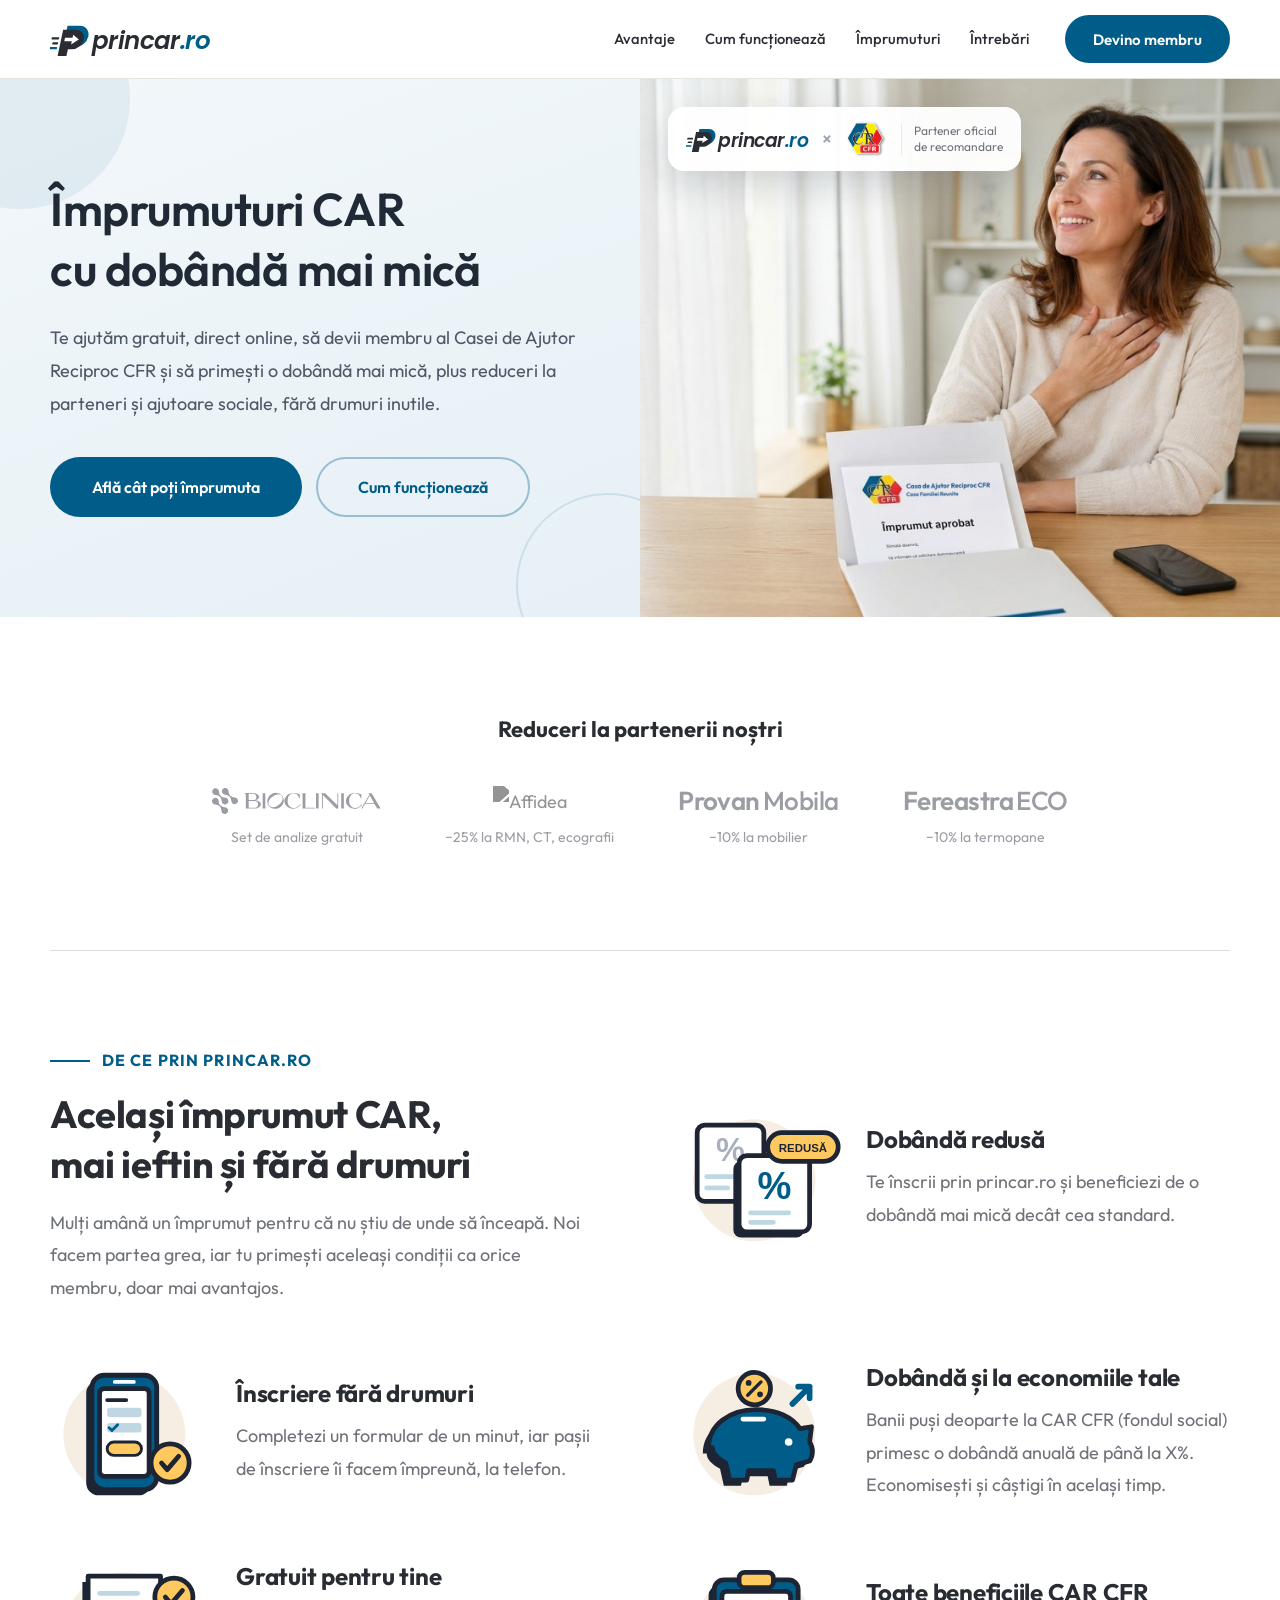
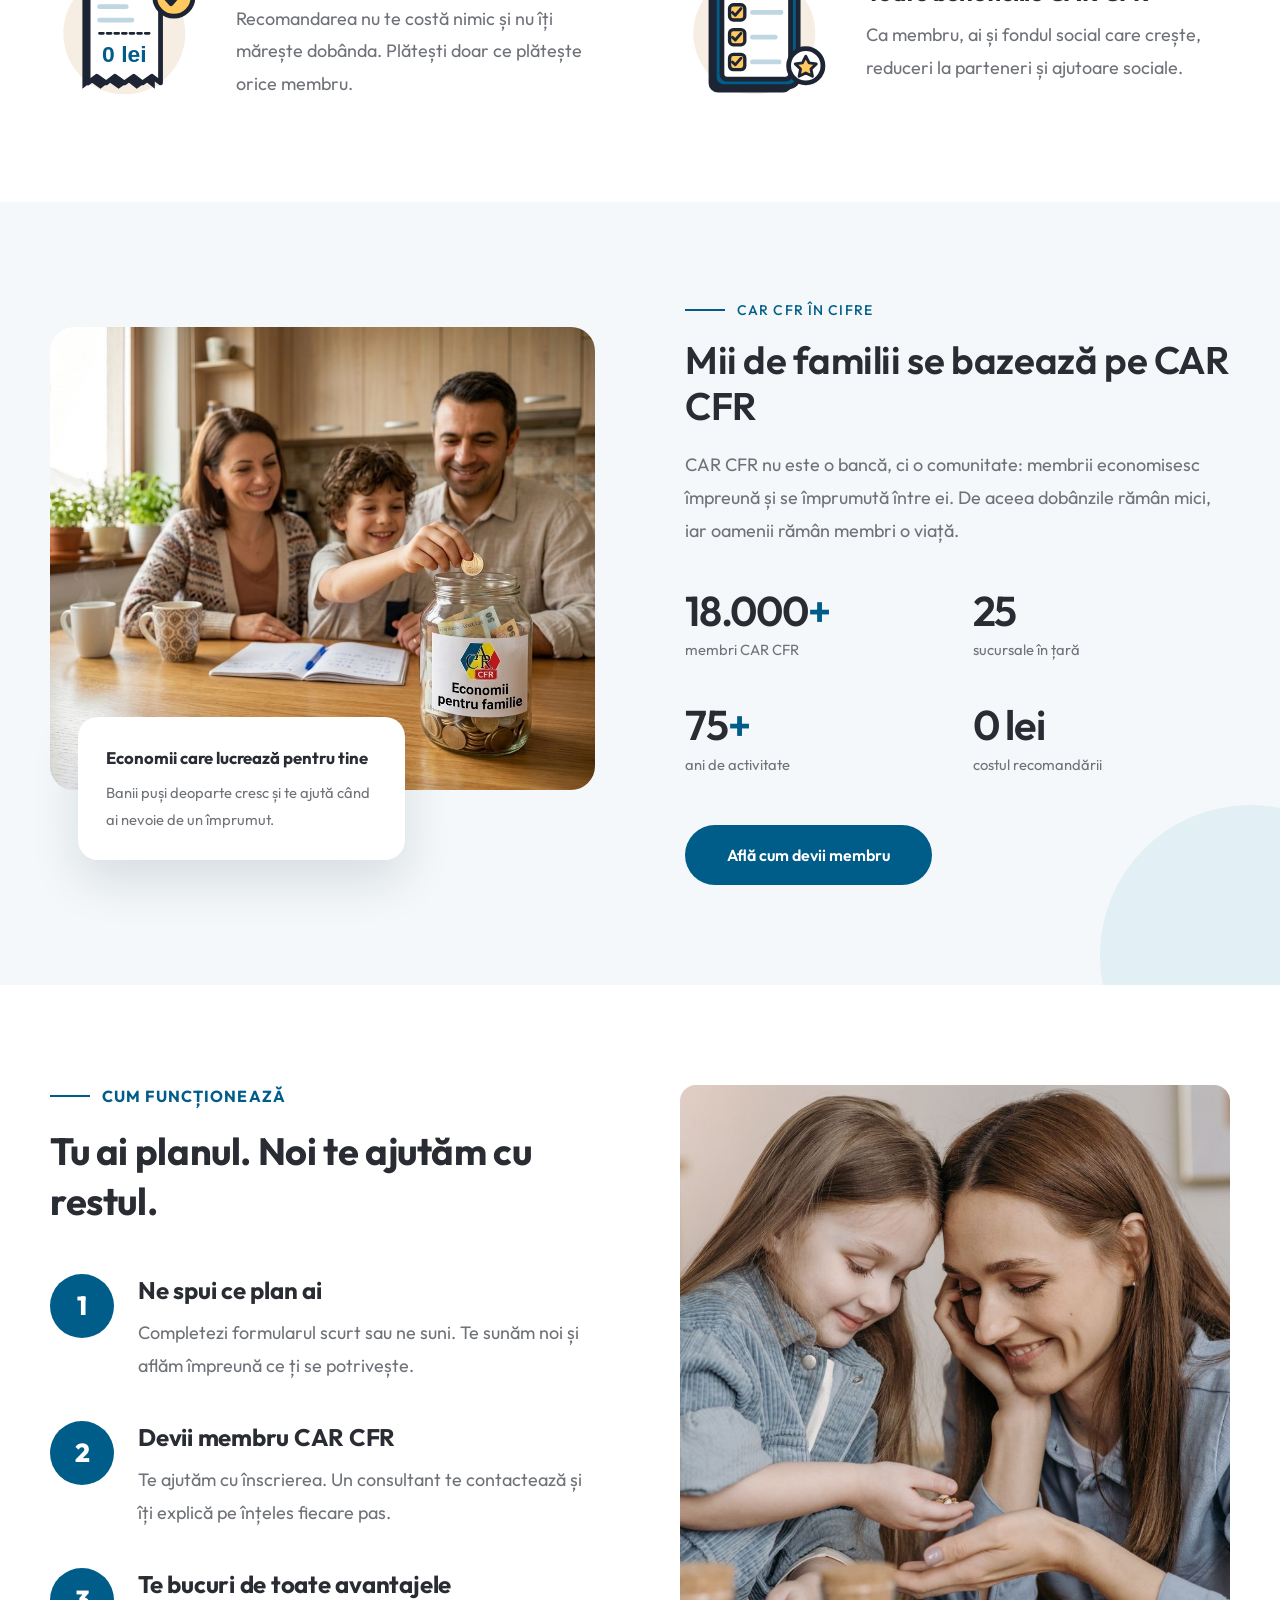
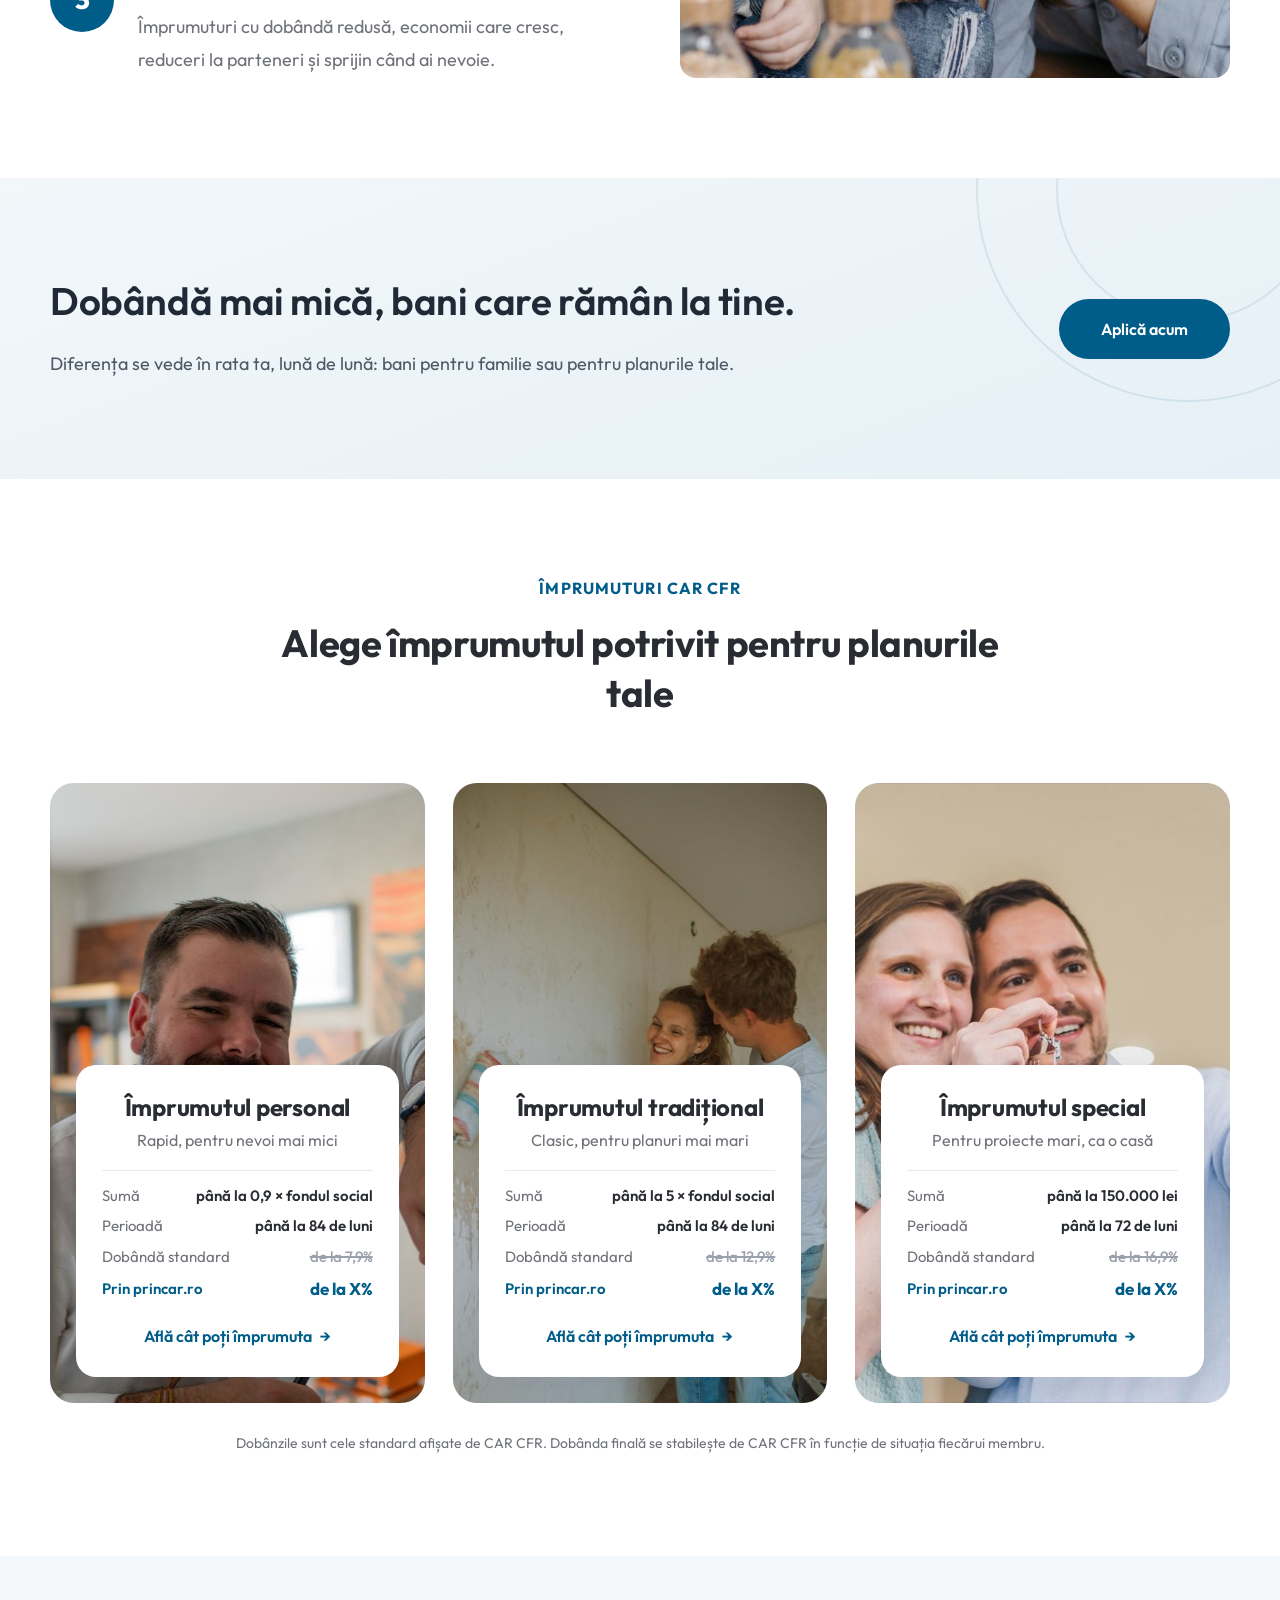
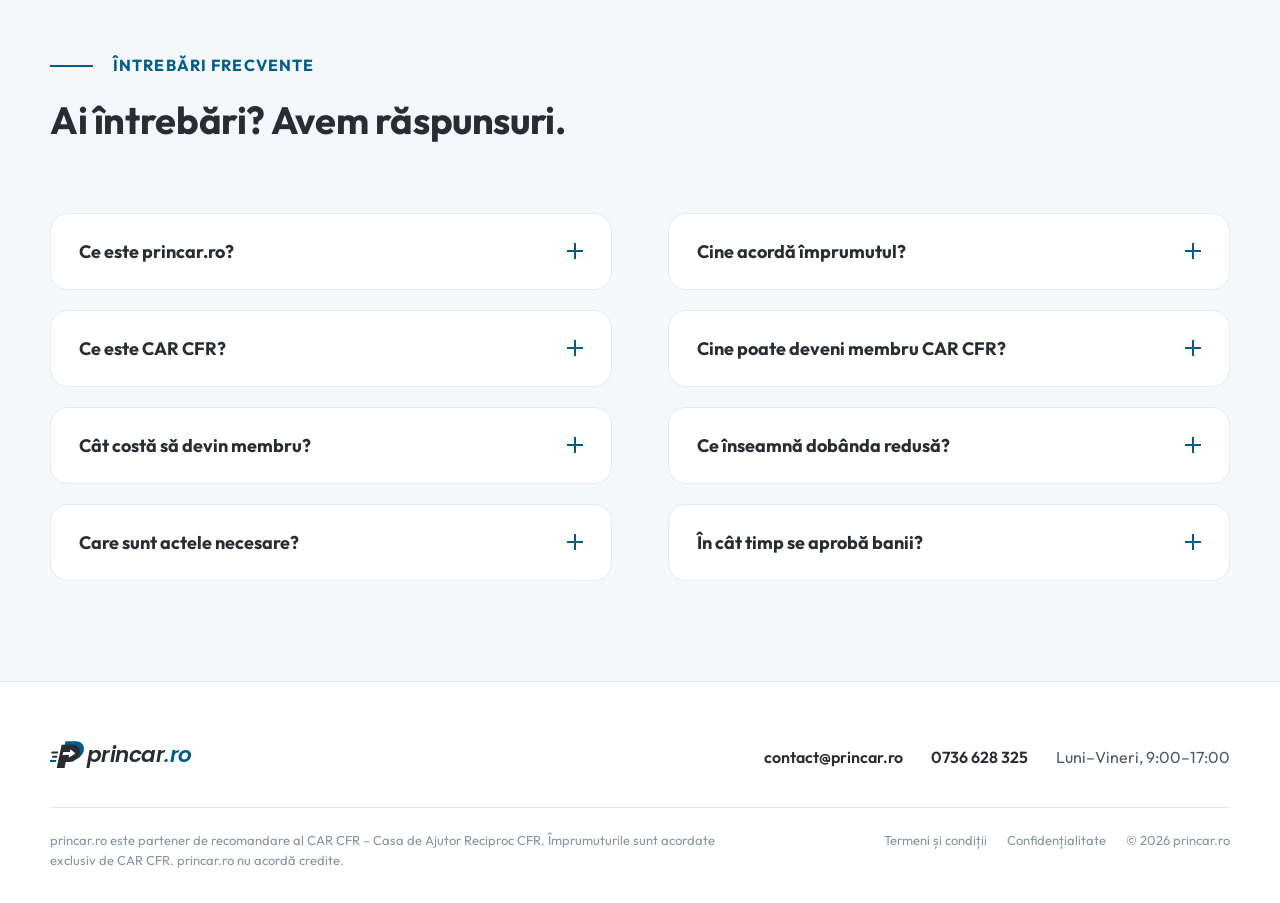
==== index.html @ 766e3902 "princar.ro: prima versiune a site-ului (one-page, responsive) Co-Authored-By: Claude Opus 5.5 <norep" ====
<!doctype html>
<html lang="ro">
<head>
<meta charset="utf-8">
<meta name="viewport" content="width=device-width, initial-scale=1">
<meta name="robots" content="noindex, nofollow">
<title>PrinCAR · împrumut avantajos prin CAR CFR</title>
<meta name="description" content="Împrumuturi CAR CFR cu dobândă redusă. Te ajutăm gratuit să devii membru.">
<link rel="preconnect" href="https://fonts.googleapis.com">
<link href="https://fonts.googleapis.com/css2?family=Outfit:wght@400;500;600;700&family=Inter:wght@400;500;600;700&family=Poppins:wght@500;600&display=swap" rel="stylesheet">
<link rel="stylesheet" href="v2.css?v=56">
<script src="app.js?v=72"></script>
</head>
<body>

<header class="top">
  <div class="wrap">
    <a href="index.html" class="logo" aria-label="princar.ro, acasă"><svg class="brand" viewBox="10 14 820 172" role="img" aria-label="princar.ro"><g transform="translate(34 22) scale(1.12) skewX(-12)">
    <rect x="0" y="62" width="34" height="10" rx="3" fill="#292C32"/>
    <rect x="8" y="84" width="26" height="10" rx="3" fill="#292C32"/>
    <rect x="-2" y="106" width="36" height="10" rx="3" fill="#005D89"/>
    <path d="M60 10H116A48 48 0 0 1 116 106H60Z" fill="#005D89"/>
    <path d="M44 28H102A44 44 0 0 1 102 116H84V160H44Z" fill="#292C32"/>
    <path d="M60 64H94V50L124 72 94 94V80H60Z" fill="#fff"/>
  </g><text x="222" y="150" font-family="Poppins, Inter, sans-serif" font-style="italic" font-weight="600" font-size="124" letter-spacing="-3" fill="#292C32">princar<tspan fill="#005D89">.ro</tspan></text></svg></a>
    <nav class="nav">
      <a href="#avantaje">Avantaje</a>
      <a href="#cum-functioneaza">Cum funcționează</a>
      <a href="#imprumuturi">Împrumuturi</a>
      <a href="#intrebari">Întrebări</a>
    </nav>
    <button type="button" class="btn btn-navy btn-sm" data-lead>Devino membru</button>
    <button class="menu-btn" aria-label="Meniu">☰</button>
  </div>
</header>

<!-- 1. Hero împărțit: text pe bleumarin + poză -->
<section class="hero2">
  <div class="hero2-text">
    <div>
      <h1><span class="ln">Împrumuturi CAR</span> <span class="ln">cu dobândă mai mică</span></h1>
      <p class="lead">Te ajutăm gratuit, direct online, să devii membru al Casei de Ajutor Reciproc CFR și să primești o dobândă mai mică, plus reduceri la parteneri și ajutoare sociale, fără drumuri inutile.</p>
      <div class="acts">
        <button type="button" class="btn btn-white" data-lead>Află cât poți împrumuta</button>
        <a href="#cum-functioneaza" class="btn btn-line">Cum funcționează</a>
      </div>
    </div>
  </div>
  <div class="hero2-photo" role="img" aria-label="Femeie bucuroasă care a primit scrisoarea de aprobare a împrumutului CAR CFR">
    <div class="partner-badge"><svg class="pb-logo" viewBox="10 14 820 172" role="img" aria-label="princar.ro"><g transform="translate(34 22) scale(1.12) skewX(-12)">
    <rect x="0" y="62" width="34" height="10" rx="3" fill="#292C32"/>
    <rect x="8" y="84" width="26" height="10" rx="3" fill="#292C32"/>
    <rect x="-2" y="106" width="36" height="10" rx="3" fill="#005D89"/>
    <path d="M60 10H116A48 48 0 0 1 116 106H60Z" fill="#005D89"/>
    <path d="M44 28H102A44 44 0 0 1 102 116H84V160H44Z" fill="#292C32"/>
    <path d="M60 64H94V50L124 72 94 94V80H60Z" fill="#fff"/>
  </g><text x="222" y="150" font-family="Poppins, Inter, sans-serif" font-style="italic" font-weight="600" font-size="124" letter-spacing="-3" fill="#292C32">princar<tspan fill="#005D89">.ro</tspan></text></svg><span class="pb-x">×</span><img src="img/sigla-carcfr.png" alt="CAR CFR" width="465" height="416"><span class="pb-txt">Partener oficial<br>de recomandare</span></div>
  </div>
</section>

<!-- 2. Parteneri -->
<section class="partners">
  <div class="wrap">
    <h2>Reduceri la partenerii noștri</h2>
    <div class="row">
      <span><i class="pl"><svg class="pl-bio" xmlns="http://www.w3.org/2000/svg" xml:space="preserve" viewBox="0 0 1037.9 160" role="img" aria-label="Bioclinica"><path fill="currentColor" d="M289.4 82.9a49 49 0 0 0-26-6.9h3.1c6.3-1.8 11.7-4.7 16.3-8.5s6.9-8 6.9-12.4c0-6.5-3.8-12.1-11.4-16.7a49 49 0 0 0-26-6.9H200c.6.7 1.7 1.7 3.2 2.9s2.7 2.4 3.6 3.4 1.4 2 1.4 2.9v85.9h56.2a41 41 0 0 0 25-7.9q11.4-7.95 11.4-19.2v-.1c0-6.3-3.8-11.9-11.4-16.5m-63.6-47.5h22.8c16.2 0 24.4 6.7 24.4 20.1 0 7.7-1.8 12.8-5.2 15.2a28.9 28.9 0 0 1-16.1 3.6l-25.8.1zm32.9 86.5h-32.8V80.5h32.8c16.1 0 25.2 6 25.3 19.2-.1 15.1-9.2 22.2-25.3 22.2m69.1-90.3v95.2h-16V31.6zm70-1.4c13.9 1 25.1 6.7 33.5 17.1s11.7 22.3 9.9 35.8c-1.9 13.6-8.3 24.7-19.4 33.5s-23.5 12.7-37.3 11.6c-13.8-1-25-6.7-33.5-17.1-8.5-10.2-11.9-22.1-10-35.6s8.3-24.7 19.4-33.6a51.1 51.1 0 0 1 37.4-11.7m-18.9 88.2c10.4-1.1 21.1-6.1 32.2-14.9s18.3-18.3 21.6-28.5 2-19.2-4.1-26.9a23.4 23.4 0 0 0-15.3-8.6 40 40 0 0 0-19.5 2.5c-6.9 2.5-14.3 6.5-22.2 11.9-11.5 7.8-19 17.1-22.4 27.8s-1.9 19.9 4.4 27.4a28 28 0 0 0 25.3 9.3m86.5-38.8c0 13.1 3.4 23.6 10.1 31.6s15.2 12 25.4 12a45.5 45.5 0 0 0 27.8-9.8 84.5 84.5 0 0 0 16-15.4v7.3c-2.6 2.8-4.5 4.7-5.6 5.7q-19.35 17.55-38.4 17.4a57.4 57.4 0 0 1-39.3-14.3 44.9 44.9 0 0 1-12.3-51.2c2.4-5.7 5.7-11 10.1-15.9s10.2-9 17.5-12.1a61.6 61.6 0 0 1 24.3-4.7c7.1-.2 13.4.4 18.9 1.6 5.5 1.3 12.2 3.4 20.1 6.4l.7 30.7c-1.5-1.9-3.4-5.2-5.5-9.9s-4.5-9-7-13.1c-2.5-4-5.5-7-9-8.8-7.2-4-14-5.6-20.5-4.8a35 35 0 0 0-29.1 23.5 68 68 0 0 0-4.2 23.8m166.8 41.6v5.6h-74.9V31.6H575v89.6zm24-89.6v95.2h-16V31.6zm108.1 95.2-81.6-83.1v83h-5.4v-89l-6.5-6.1h25.6l75.1 75.1V31.6h5v95.2zm47-95.2v95.2h-16V31.6zm32.8 48c0 13.1 3.3 23.6 10.1 31.6s15.2 12 25.4 12a45.5 45.5 0 0 0 27.8-9.8 84.5 84.5 0 0 0 16-15.4v7.3c-2.6 2.8-4.5 4.7-5.6 5.7-12.9 11.7-25.7 17.5-38.3 17.4a57.4 57.4 0 0 1-39.3-14.3 44.9 44.9 0 0 1-12.3-51.2c2.3-5.7 5.7-10.9 10.1-15.9s10.2-9 17.5-12.1a61.6 61.6 0 0 1 24.3-4.7c7.1-.2 13.4.4 18.9 1.6 5.5 1.3 12.2 3.4 20.1 6.4l.7 30.7c-1.5-1.9-3.4-5.2-5.5-9.9s-4.5-9-7-13.1c-2.5-4-5.5-7-9-8.8-7.2-4-14-5.6-20.5-4.8a35 35 0 0 0-29.1 23.5 63.7 63.7 0 0 0-4.3 23.8m156.4 18.2h-58.6l-16.7 29H919l50.3-87.3-9-7.9h22.2l55.3 95.1h-21.1zm-56.1-4.6H998l-26.7-46.7zm-804.9-35h-.2a37.6 37.6 0 0 1-37.5-37.5v-.2A20.4 20.4 0 0 0 89.1 1.6 20.3 20.3 0 0 0 66.7 6a20.4 20.4 0 0 0-4.4 22.4 20 20 0 0 0 7.5 9.2c3.4 2.3 7.3 3.5 11.4 3.5h.2a37.6 37.6 0 0 1 37.5 37.5v.2a20.4 20.4 0 0 0 24.6 20 20.4 20.4 0 0 0 16.1-16.1c.8-4 .4-8.1-1.1-11.9a20 20 0 0 0-19-12.6m-59.1 1.6h-.2a37.6 37.6 0 0 1-37.5-37.5V22A20.4 20.4 0 0 0 18.1 2 20.4 20.4 0 0 0 3.2 30a20.6 20.6 0 0 0 18.9 12.7h.2a37.6 37.6 0 0 1 37.5 37.5v.2a20.4 20.4 0 0 0 24.6 20c4-.8 7.6-2.8 10.5-5.6s4.8-6.5 5.6-10.5.4-8.1-1.1-11.9a20 20 0 0 0-19-12.6h-.2m-1.4 59.1h-.2a37.6 37.6 0 0 1-37.5-37.5v-.2a20.4 20.4 0 0 0-24.6-20A20.2 20.2 0 0 0 1.6 89.1a20 20 0 0 0 7.5 9.2c3.4 2.3 7.3 3.5 11.4 3.5h.2a37.6 37.6 0 0 1 37.5 37.5v.2a20.4 20.4 0 0 0 24.6 20c4-.8 7.6-2.8 10.5-5.6s4.8-6.5 5.6-10.5.4-8.1-1.2-11.9a20 20 0 0 0-18.9-12.6h-.2"></path></svg></i><small>Set de analize gratuit</small></span>
      <span><i class="pl"><img class="pl-aff" src="https://storage.googleapis.com/afffideaglobal/uploads/logoaffideadark-1770738940324-eba01.webp" alt="Affidea"></i><small>−25% la RMN, CT, ecografii</small></span>
      <span><i class="pl pl-word">Provan<em>Mobila</em></i><small>−10% la mobilier</small></span>
      <span><i class="pl pl-word">Fereastra<em>ECO</em></i><small>−10% la termopane</small></span>
    </div>
  </div>
</section>

<!-- 3. Avantaje -->
<section class="sec adv-sec" id="avantaje">
  <div class="wrap adv2">
    <div class="adv-head">
      <span class="tag">De ce prin princar.ro</span>
      <h2><span class="ln">Același împrumut CAR,</span> <span class="ln">mai ieftin și fără drumuri</span></h2>
      <p class="adv-lead">Mulți amână un împrumut pentru că nu știu de unde să înceapă. Noi facem partea grea, iar tu primești aceleași condiții ca orice membru, doar mai avantajos.</p>
    </div>
    <div class="adv-item"><img src="img/ico-dobanda.svg?v=6" alt="" width="162" height="141" loading="lazy"><div><h3>Dobândă redusă</h3><p>Te înscrii prin princar.ro și beneficiezi de o dobândă mai mică decât cea standard.</p></div></div>
    <div class="adv-item"><img src="img/ico-online.svg?v=5" alt="" width="162" height="141" loading="lazy"><div><h3>Înscriere fără drumuri</h3><p>Completezi un formular de un minut, iar pașii de înscriere îi facem împreună, la telefon.</p></div></div>
    <div class="adv-item"><img src="img/ico-economii.svg?v=5" alt="" width="162" height="141" loading="lazy"><div><h3>Dobândă și la economiile tale</h3><p>Banii puși deoparte la CAR CFR (fondul social) primesc o dobândă anuală de până la X%. Economisești și câștigi în același timp.</p></div></div>
    <div class="adv-item"><img src="img/ico-gratuit.svg?v=5" alt="" width="162" height="141" loading="lazy"><div><h3>Gratuit pentru tine</h3><p>Recomandarea nu te costă nimic și nu îți mărește dobânda. Plătești doar ce plătește orice membru.</p></div></div>
    <div class="adv-item"><img src="img/ico-parteneri.svg?v=6" alt="" width="162" height="141" loading="lazy"><div><h3>Toate beneficiile CAR CFR</h3><p>Ca membru, ai și fondul social care crește, reduceri la parteneri și ajutoare sociale.</p></div></div>
  </div>
</section>

<!-- 4. Cifre -->
<section class="sec sand">
  <div class="wrap nums">
    <div class="nums-photo">
      <img src="img/v2-cifre.jpg?v=3" alt="Familie care pune bani deoparte într-un borcan cu eticheta CAR CFR" width="1200" height="896" loading="lazy">
      <div class="card"><b>Economii care lucrează pentru tine</b><p>Banii puși deoparte cresc și te ajută când ai nevoie de un împrumut.</p></div>
    </div>
    <div class="nums-txt">
      <span class="tag">CAR CFR în cifre</span>
      <h2>Mii de familii se bazează pe CAR CFR</h2>
      <p>CAR CFR nu este o bancă, ci o comunitate: membrii economisesc împreună și se împrumută între ei. De aceea dobânzile rămân mici, iar oamenii rămân membri o viață.</p>
      <div class="stat-grid">
        <div><strong>18.000<i>+</i></strong><span>membri CAR CFR</span></div>
        <div><strong>25</strong><span>sucursale în țară</span></div>
        <div><strong>75<i>+</i></strong><span>ani de activitate</span></div>
        <div><strong>0 lei</strong><span>costul recomandării</span></div>
      </div>
      <button type="button" class="btn btn-navy" data-lead>Află cum devii membru</button>
    </div>
  </div>
</section>

<!-- 5. Cum funcționează -->
<section class="sec" id="cum-functioneaza">
  <div class="wrap steps2">
    <div>
      <span class="tag">Cum funcționează</span>
      <h2>Tu ai planul. Noi te ajutăm cu restul.</h2>
      <ol>
        <li><span>1</span><div><h3>Ne spui ce plan ai</h3><p>Completezi formularul scurt sau ne suni. Te sunăm noi și aflăm împreună ce ți se potrivește.</p></div></li>
        <li><span>2</span><div><h3>Devii membru CAR CFR</h3><p>Te ajutăm cu înscrierea. Un consultant te contactează și îți explică pe înțeles fiecare pas.</p></div></li>
        <li><span>3</span><div><h3>Te bucuri de toate avantajele</h3><p>Împrumuturi cu dobândă redusă, economii care cresc, reduceri la parteneri și sprijin când ai nevoie.</p></div></li>
      </ol>
    </div>
    <div class="ph"><img src="img/v2-pasi2.jpg" alt="Mamă care își învață fetița să pună bani deoparte" width="1400" height="935" loading="lazy"></div>
  </div>
</section>

<!-- 6. Bandă de informații -->
<section class="band info-band">
  <div class="wrap">
    <div>
      <h2>Dobândă mai mică, bani care rămân la tine.</h2>
      <p class="band-ex">Diferența se vede în rata ta, lună de lună: bani pentru familie sau pentru planurile tale.</p>
    </div>
    <div class="acts"><button type="button" class="btn btn-or" id="btn-aplica" data-lead>Aplică acum</button></div>
  </div>
</section>

<!-- 7. Tipuri de împrumut -->
<section class="loans" id="imprumuturi">
  <div class="wrap">
    <div class="loans-head">
      <span class="tag">Împrumuturi CAR CFR</span>
      <h2>Alege împrumutul potrivit pentru planurile tale</h2>
    </div>
    <div class="loans-grid">
      <article class="loan-card">
        <img src="img/imp-personal.jpg" alt="Bărbat zâmbitor, gata pentru un împrumut rapid" loading="lazy">
        <div class="loan-box">
          <h3>Împrumutul personal</h3>
          <p>Rapid, pentru nevoi mai mici</p>
          <ul><li><span>Sumă</span><b>până la 0,9 × fondul social</b></li><li><span>Perioadă</span><b>până la 84 de luni</b></li><li><span>Dobândă standard</span><b class="std">de la 7,9%</b></li><li class="li-pc"><span>Prin princar.ro</span><b class="pc">de la X%</b></li></ul>
          <button type="button" class="more" data-lead>Află cât poți împrumuta</button>
        </div>
      </article>
      <article class="loan-card">
        <img src="img/imp-traditional.jpg" alt="Cuplu care își renovează casa" loading="lazy">
        <div class="loan-box">
          <h3>Împrumutul tradițional</h3>
          <p>Clasic, pentru planuri mai mari</p>
          <ul><li><span>Sumă</span><b>până la 5 × fondul social</b></li><li><span>Perioadă</span><b>până la 84 de luni</b></li><li><span>Dobândă standard</span><b class="std">de la 12,9%</b></li><li class="li-pc"><span>Prin princar.ro</span><b class="pc">de la X%</b></li></ul>
          <button type="button" class="more" data-lead>Află cât poți împrumuta</button>
        </div>
      </article>
      <article class="loan-card">
        <img src="img/imp-special.jpg" alt="Cuplu fericit cu cheile casei noi" loading="lazy">
        <div class="loan-box">
          <h3>Împrumutul special</h3>
          <p>Pentru proiecte mari, ca o casă</p>
          <ul><li><span>Sumă</span><b>până la 150.000 lei</b></li><li><span>Perioadă</span><b>până la 72 de luni</b></li><li><span>Dobândă standard</span><b class="std">de la 16,9%</b></li><li class="li-pc"><span>Prin princar.ro</span><b class="pc">de la X%</b></li></ul>
          <button type="button" class="more" data-lead>Află cât poți împrumuta</button>
        </div>
      </article>
    </div>
    <p class="loans-note">Dobânzile sunt cele standard afișate de CAR CFR. Dobânda finală se stabilește de CAR CFR în funcție de situația fiecărui membru.</p>
  </div>
</section>

<!-- 8. Întrebări frecvente -->
<section class="faq4" id="intrebari">
  <div class="wrap">
    <div class="faq4-head">
      <div>
        <span class="tag">Întrebări frecvente</span>
        <h2>Ai întrebări? Avem răspunsuri.</h2>
      </div>
    </div>
    <div class="faq4-grid">
      <details><summary>Ce este princar.ro?<i aria-hidden="true"></i></summary><p>Un serviciu gratuit care te ajută să devii membru CAR CFR, ca să ai acces la împrumuturi avantajoase și la alte beneficii.</p></details>
      <details><summary>Cine acordă împrumutul?<i aria-hidden="true"></i></summary><p>Împrumutul este acordat exclusiv de CAR CFR, conform statutului propriu. princar.ro nu acordă credite, doar te ajută.</p></details>
      <details><summary>Ce este CAR CFR?<i aria-hidden="true"></i></summary><p>Casa de Ajutor Reciproc CFR, o comunitate cu peste 75 de ani de activitate, în care membrii economisesc și se ajută.</p></details>
      <details><summary>Cine poate deveni membru CAR CFR?<i aria-hidden="true"></i></summary><p>Orice persoană care îndeplinește condițiile din statutul CAR CFR. Consultantul îți confirmă la telefon dacă te încadrezi.</p></details>
      <details><summary>Cât costă să devin membru?<i aria-hidden="true"></i></summary><p>Plătești o taxă de înscriere și un fond social lunar de minimum 30 de lei, plus contribuția la fondul de asistență socială.</p></details>
      <details><summary>Ce înseamnă dobânda redusă?<i aria-hidden="true"></i></summary><p>Prin princar.ro, dobânda la împrumut este mai mică decât cea standard. Valoarea exactă ți-o comunică un consultant.</p></details>
      <details><summary>Care sunt actele necesare?<i aria-hidden="true"></i></summary><p>De obicei, actul de identitate și o dovadă a veniturilor. Lista exactă o primești de la consultant, după împrumutul ales.</p></details>
      <details><summary>În cât timp se aprobă banii?<i aria-hidden="true"></i></summary><p>Durata depinde de tipul împrumutului și de vechimea ta ca membru. Îți spunem exact la telefon, înainte de orice pas.</p></details>
    </div>
  </div>
</section>

<footer class="foot foot2">
  <div class="wrap">
    <div class="f2-top">
      <a href="index.html" class="logo" aria-label="princar.ro, acasă"><svg class="brand" viewBox="10 14 820 172" role="img" aria-label="princar.ro"><g transform="translate(34 22) scale(1.12) skewX(-12)">
    <rect x="0" y="62" width="34" height="10" rx="3" fill="#292C32"/>
    <rect x="8" y="84" width="26" height="10" rx="3" fill="#292C32"/>
    <rect x="-2" y="106" width="36" height="10" rx="3" fill="#005D89"/>
    <path d="M60 10H116A48 48 0 0 1 116 106H60Z" fill="#005D89"/>
    <path d="M44 28H102A44 44 0 0 1 102 116H84V160H44Z" fill="#292C32"/>
    <path d="M60 64H94V50L124 72 94 94V80H60Z" fill="#fff"/>
  </g><text x="222" y="150" font-family="Poppins, Inter, sans-serif" font-style="italic" font-weight="600" font-size="124" letter-spacing="-3" fill="#292C32">princar<tspan fill="#005D89">.ro</tspan></text></svg></a>
      <div class="f2-contact"><a href="mailto:contact@princar.ro">contact@princar.ro</a><a href="tel:+40736628325">0736 628 325</a><span>Luni–Vineri, 9:00–17:00</span></div>
    </div>
    <div class="f2-bottom">
      <p>princar.ro este partener de recomandare al CAR CFR – Casa de Ajutor Reciproc CFR. Împrumuturile sunt acordate exclusiv de CAR CFR. princar.ro nu acordă credite.</p>
      <div class="f2-links"><a href="termeni.html">Termeni și condiții</a><a href="confidentialitate.html">Confidențialitate</a><span>© 2026 princar.ro</span></div>
    </div>
  </div>
</footer>

<dialog class="lead-modal" id="lead" aria-labelledby="lead-title">
  <form class="lead-form" method="dialog" novalidate>
    <button type="button" class="lead-x" aria-label="Închide">×</button>
    <div class="lead-body">
      <h2 id="lead-title">Află cât poți împrumuta</h2>
      <p class="muted">Lasă-ne datele și te sună un consultant. Durează 30 de secunde.</p>
      <label for="l-nume">Nume și prenume</label>
      <input id="l-nume" name="nume" required autocomplete="name" placeholder="Ion Popescu">
      <label for="l-tel">Număr de telefon</label>
      <input id="l-tel" name="telefon" type="tel" required autocomplete="tel" pattern="^(\+4|0)7[0-9 ]{8,10}$" placeholder="0736 628 325">
      <label for="l-suma">Suma dorită <span class="opt">(opțional)</span> <b id="l-suma-out">15.000 lei</b></label>
      <input id="l-suma" name="suma" type="range" min="2000" max="50000" step="500" value="15000">
      <label class="consent"><input type="checkbox" required> Sunt de acord cu prelucrarea datelor conform <a href="confidentialitate.html" target="_blank">Politicii de confidențialitate</a> și am înțeles că princar.ro este partener de recomandare al CAR CFR, iar împrumutul este acordat de CAR CFR.</label>
      <input type="text" name="website" tabindex="-1" autocomplete="off" aria-hidden="true" style="position:absolute;left:-9999px;width:1px;height:1px;opacity:0">
      <p class="lead-err" role="alert"></p>
      <button type="submit" class="btn btn-dark">Vreau să fiu sunat</button>
    </div>
    <div class="lead-ok" hidden>
      <span class="ok-ico" aria-hidden="true"><svg viewBox="0 0 24 24"><path d="M6.5 12.5l3.6 3.6L17.5 8.5" fill="none" stroke="#fff" stroke-width="2.8" stroke-linecap="round" stroke-linejoin="round"/></svg></span>
      <h2>Mulțumim!</h2>
      <p class="muted">Un consultant te va suna în curând ca să te ghideze.</p>
      <button type="button" class="btn btn-white lead-close">Închide</button>
    </div>
  </form>
</dialog>

</body>
</html>
---- v2.css ----
/* princar.ro – varianta 2 (hero împărțit, secțiuni aerisite) */
:root {
  --navy: #0E1A2E; --navy-2: #16253F; --orange: #FF6A13; --orange-2: #FF9A4D;
  --sand: #FAF6F1; --peach: #FFE3CF; --text: #0E1A2E; --muted: #5B6475; --line: #E7E3DD;
  --font: "Inter", system-ui, sans-serif; --head: "Poppins", "Inter", sans-serif;
}
* { box-sizing: border-box; }
html { scroll-behavior: smooth; }
body { margin: 0; font-family: var(--font); color: var(--text); background: #fff; line-height: 1.6; -webkit-font-smoothing: antialiased; }
img { max-width: 100%; height: auto; display: block; }
h1, h2, h3 { font-family: var(--head); font-weight: 600; letter-spacing: -0.02em; margin: 0; line-height: 1.2; }
p { margin: 0; }
a { color: inherit; text-decoration: none; }
.wrap { width: min(1180px, 100% - 40px); margin: 0 auto; }

/* Butoane */
.btn { display: inline-flex; align-items: center; justify-content: center; gap: 8px; height: 52px; padding: 0 28px; border-radius: 999px; border: 2px solid transparent; font: 600 .95rem var(--font); cursor: pointer; transition: transform .15s, background .2s, color .2s; white-space: nowrap; }
.btn:active { transform: scale(.97); }
.btn-or { background: var(--orange); color: #fff; }
.btn-or:hover { background: #ec5c08; }
.btn-white { background: #fff; color: var(--navy); }
.btn-white:hover { background: var(--peach); }
.btn-line { background: transparent; color: #fff; border-color: rgba(255,255,255,.45); }
.btn-line:hover { border-color: #fff; }
.btn-navy { background: var(--navy); color: #fff; }
.btn-navy:hover { background: var(--navy-2); }
.btn-sm { height: 44px; padding: 0 22px; font-size: .88rem; }

/* Etichetă mică cu linie */
.tag { display: inline-flex; align-items: center; gap: 12px; font-size: .74rem; font-weight: 700; letter-spacing: .14em; text-transform: uppercase; color: var(--orange); margin-bottom: 18px; }
.tag::before { content: ""; width: 34px; height: 2px; background: currentColor; }
.tag.light { color: #FFB07F; }

/* Antet */
.top { position: sticky; top: 0; z-index: 20; background: #fff; border-bottom: 1px solid var(--line); }
.top .wrap { display: flex; align-items: center; gap: 36px; height: 78px; }
.top .logo svg { height: 34px; width: auto; display: block; }
.top nav { display: flex; gap: 30px; margin-left: auto; font-size: .92rem; font-weight: 500; }
.top nav a:hover { color: var(--orange); }
.menu-btn { display: none; margin-left: auto; width: 44px; height: 44px; border: 1px solid var(--line); background: #fff; border-radius: 12px; font-size: 1.1rem; cursor: pointer; }

/* 1. Hero împărțit */
.hero2 { display: grid; grid-template-columns: 1fr 1fr; min-height: 640px; background: var(--navy); }
.hero2-text { position: relative; overflow: hidden; display: flex; align-items: center; padding: 90px 64px 90px max(20px, calc((100vw - 1180px) / 2)); color: #fff; }
.hero2-text::before { content: ""; position: absolute; left: -90px; top: -90px; width: 220px; height: 220px; border-radius: 50%; background: var(--orange); opacity: .9; }
.hero2-text::after { content: ""; position: absolute; right: -60px; bottom: -60px; width: 180px; height: 180px; border-radius: 50%; border: 2px solid rgba(255,255,255,.12); }
.hero2-text > div { position: relative; max-width: 520px; }
.hero2 h1 { font-size: clamp(2.2rem, 4vw, 3.4rem); line-height: 1.12; margin-bottom: 22px; }
.hero2 h1 em { font-style: normal; color: var(--orange-2); }
.hero2 .lead { color: rgba(255,255,255,.78); font-size: 1.05rem; margin-bottom: 36px; max-width: 30em; }
.hero2 .acts { display: flex; flex-wrap: wrap; gap: 14px; }
.hero2-photo { position: relative; background: #d9d2c9 url("img/v2-hero.jpg") center 30% / cover no-repeat; }
.hero2-photo .chip { position: absolute; left: -38px; bottom: 56px; background: #fff; border-radius: 18px; padding: 16px 20px; box-shadow: 0 18px 40px rgba(14,26,46,.18); display: flex; align-items: center; gap: 14px; }
.hero2-photo .chip b { font-family: var(--head); font-size: 1.6rem; color: var(--orange); line-height: 1; }
.hero2-photo .chip span { font-size: .82rem; color: var(--muted); line-height: 1.35; }

/* 2. Parteneri */
.partners { padding: 64px 0; border-bottom: 1px solid var(--line); text-align: center; }
.partners h2 { font-size: 1.05rem; font-weight: 500; color: var(--muted); font-family: var(--font); letter-spacing: 0; margin-bottom: 30px; }
.partners .row { display: grid; grid-template-columns: repeat(4, 1fr); align-items: center; }
.partners .row > span { display: flex; flex-direction: column; align-items: center; gap: 8px; padding: 6px 16px; border-left: 1px solid var(--line); }
.partners .row > span:first-child { border-left: 0; }
.partners .pl { height: 30px; display: flex; align-items: center; color: #8A93A3; font-style: normal; }
.partners .pl svg { height: 22px; width: auto; }
.partners .pl img { height: 24px; width: auto; filter: brightness(0) opacity(.5); }
.partners .pl-word { font-family: var(--head); font-weight: 600; font-size: 1.15rem; letter-spacing: -0.02em; }
.partners .pl-word em { font-style: normal; font-weight: 500; margin-left: 3px; }
.partners small { font-size: .8rem; color: var(--muted); }

/* Secțiuni */
.sec { padding: 120px 0; }
.sec h2 { font-size: clamp(1.8rem, 3vw, 2.5rem); }
.sec.sand { background: var(--sand); }

/* 3. Avantaje: titlu stânga + 4 avantaje */
.adv { display: grid; grid-template-columns: .9fr 1.4fr; gap: 80px; align-items: start; }
.adv-head p { color: var(--muted); margin: 20px 0 32px; max-width: 26em; }
.adv-grid { display: grid; grid-template-columns: 1fr 1fr; gap: 48px 40px; }
.adv-item { display: grid; grid-template-columns: 76px 1fr; gap: 20px; align-items: start; }
.ico { width: 76px; height: 76px; border-radius: 50%; background: var(--peach); display: grid; place-items: center; position: relative; }
.ico::after { content: ""; position: absolute; right: 2px; top: 4px; width: 16px; height: 16px; border-radius: 50%; background: var(--navy); }
.ico svg { width: 36px; height: 36px; color: var(--navy); position: relative; z-index: 1; }
.adv-item h3 { font-size: 1.12rem; margin: 4px 0 8px; }
.adv-item p { color: var(--muted); font-size: .94rem; }

/* 4. Cifre */
.nums { display: grid; grid-template-columns: 1fr 1fr; gap: 90px; align-items: center; position: relative; }
.nums-photo { position: relative; padding-bottom: 70px; }
.nums-photo img { border-radius: 24px; aspect-ratio: 4 / 3.4; object-fit: cover; width: 100%; }
.nums-photo .card { position: absolute; left: 28px; right: 70px; bottom: 0; background: #fff; border-radius: 20px; padding: 26px 28px; box-shadow: 0 20px 50px rgba(14,26,46,.12); }
.nums-photo .card b { display: block; font-family: var(--head); font-size: 1.05rem; margin-bottom: 6px; }
.nums-photo .card p { color: var(--muted); font-size: .92rem; }
.nums-txt > p { color: var(--muted); margin: 20px 0 40px; max-width: 30em; }
.stat-grid { display: grid; grid-template-columns: 1fr 1fr; gap: 36px 30px; margin-bottom: 44px; }
.stat-grid strong { display: block; font-family: var(--head); font-weight: 600; font-size: 2.6rem; line-height: 1.1; letter-spacing: -0.03em; }
.stat-grid strong i { font-style: normal; color: var(--orange); }
.stat-grid span { font-size: .92rem; color: var(--muted); }
.sec.sand { position: relative; overflow: hidden; }
.sec.sand::after { content: ""; position: absolute; right: -120px; bottom: -120px; width: 300px; height: 300px; border-radius: 50%; background: var(--peach); z-index: 0; }
.sec.sand > .wrap { position: relative; z-index: 1; }

/* 5. Pași */
.steps2 { display: grid; grid-template-columns: 1fr 1.05fr; gap: 90px; align-items: center; }
.steps2 ol { list-style: none; padding: 0; margin: 44px 0 0; display: grid; gap: 34px; }
.steps2 li { display: grid; grid-template-columns: 48px 1fr; gap: 20px; }
.steps2 li > span { width: 48px; height: 48px; border-radius: 50%; background: var(--navy); color: #fff; display: grid; place-items: center; font-family: var(--head); font-weight: 600; }
.steps2 li:first-child > span { background: var(--orange); }
.steps2 h3 { font-size: 1.12rem; margin: 2px 0 6px; }
.steps2 li p { color: var(--muted); font-size: .94rem; }
.steps2 .ph img { border-radius: 24px; width: 100%; aspect-ratio: 1 / .9; object-fit: cover; }

/* 6 & 9. Bandă CTA */
.band { background: var(--navy); color: #fff; position: relative; overflow: hidden; }
.band::before, .band::after { content: ""; position: absolute; border-radius: 50%; border: 2px solid rgba(255,255,255,.08); }
.band::before { width: 420px; height: 420px; right: -120px; top: -200px; }
.band::after { width: 260px; height: 260px; right: -40px; top: -120px; }
.band .wrap { position: relative; z-index: 1; display: flex; align-items: center; justify-content: space-between; gap: 40px; padding: 90px 0; }
.band h2 { font-size: clamp(1.7rem, 3vw, 2.4rem); max-width: 16em; }
.band h2 em { font-style: normal; color: var(--orange-2); }
.band .acts { display: flex; gap: 14px; flex-wrap: wrap; }

/* 7. Pentru cine */
.who-head { display: flex; align-items: end; justify-content: space-between; gap: 40px; margin-bottom: 56px; }
.who-head h2 { max-width: 15em; }
.who-head p { color: var(--muted); max-width: 26em; }
.who { display: grid; grid-template-columns: repeat(3, 1fr); gap: 28px; }
.who-card { border: 1px solid var(--line); border-radius: 24px; padding: 38px 32px; transition: border-color .2s, box-shadow .2s, transform .2s; display: flex; flex-direction: column; }
.who-card:hover { border-color: transparent; box-shadow: 0 24px 50px rgba(14,26,46,.1); transform: translateY(-4px); }
.who-card .ico { margin-bottom: 28px; }
.who-card h3 { font-size: 1.25rem; margin-bottom: 12px; }
.who-card p { color: var(--muted); font-size: .94rem; margin-bottom: 28px; }
.who-card .more { margin-top: auto; display: inline-flex; align-items: center; gap: 8px; font-weight: 600; font-size: .92rem; color: var(--navy); background: none; border: 0; padding: 0; cursor: pointer; font-family: var(--font); }
.who-card .more::after { content: "→"; color: var(--orange); transition: transform .2s; }
.who-card:hover .more::after { transform: translateX(4px); }

/* 8. Întrebări */
.faq2 { display: grid; grid-template-columns: .8fr 1.2fr; gap: 80px; align-items: start; }
.faq2-head p { color: var(--muted); margin: 20px 0 32px; }
.acc2 { display: grid; gap: 16px; }
.acc2 details { background: #fff; border-radius: 18px; padding: 0 28px; box-shadow: 0 6px 24px rgba(14,26,46,.05); }
.acc2 summary { list-style: none; cursor: pointer; padding: 24px 40px 24px 0; font-family: var(--head); font-weight: 600; font-size: 1.02rem; position: relative; }
.acc2 summary::-webkit-details-marker { display: none; }
.acc2 summary::after { content: "+"; position: absolute; right: 0; top: 50%; transform: translateY(-50%); width: 32px; height: 32px; border-radius: 50%; background: var(--peach); color: var(--orange); display: grid; place-items: center; font: 600 1.2rem/1 var(--font); }
.acc2 details[open] summary::after { content: "−"; background: var(--orange); color: #fff; }
.acc2 details p { color: var(--muted); padding: 0 0 24px; font-size: .95rem; }

/* Subsol */
.foot { padding: 80px 0 36px; }
.foot .cols { display: grid; grid-template-columns: 1.4fr 1fr 1fr 1fr; gap: 40px; padding-bottom: 50px; border-bottom: 1px solid var(--line); }
.foot .logo svg { height: 34px; width: auto; }
.foot .about-txt { color: var(--muted); font-size: .92rem; margin-top: 18px; max-width: 22em; }
.foot h4 { margin: 4px 0 16px; font-size: .95rem; font-family: var(--head); font-weight: 600; }
.foot ul { list-style: none; margin: 0; padding: 0; display: grid; gap: 10px; color: var(--muted); font-size: .92rem; }
.foot ul a:hover { color: var(--orange); }
.foot .legal { padding-top: 26px; display: flex; justify-content: space-between; gap: 30px; color: var(--muted); font-size: .82rem; }
.foot .legal p { max-width: 52em; }

/* Fereastra formularului */
.lead-modal { border: 0; border-radius: 24px; padding: 0; width: min(460px, calc(100% - 32px)); box-shadow: 0 30px 80px rgba(14,26,46,.3); }
.lead-modal::backdrop { background: rgba(14,26,46,.55); }
.lead-form { padding: 36px 32px 30px; position: relative; display: block; }
.lead-x { position: absolute; right: 16px; top: 14px; width: 36px; height: 36px; border-radius: 50%; border: 0; background: var(--sand); font-size: 1.3rem; cursor: pointer; }
.lead-body h2, .lead-ok h2 { font-size: 1.5rem; margin-bottom: 8px; }
.lead-form .muted { color: var(--muted); font-size: .92rem; margin-bottom: 22px; }
.lead-form label { display: block; font-size: .85rem; font-weight: 600; margin: 14px 0 6px; }
.lead-form label .opt { font-weight: 400; color: var(--muted); }
.lead-form label b { float: right; color: var(--orange); }
.lead-form input:not([type=range]):not([type=checkbox]) { width: 100%; height: 50px; border: 1px solid var(--line); border-radius: 14px; padding: 0 16px; font: 1rem var(--font); }
.lead-form input:focus { outline: 2px solid var(--orange); outline-offset: 1px; }
.lead-form input[type=range] { width: 100%; accent-color: var(--orange); }
.lead-form .consent { display: flex; gap: 10px; font-weight: 400; font-size: .78rem; color: var(--muted); line-height: 1.5; }
.lead-form .consent input { margin-top: 3px; accent-color: var(--orange); flex: none; }
.lead-err { color: #C62828; font-size: .85rem; min-height: 1.3em; margin: 10px 0 6px; }
.lead-form .btn { width: 100%; }
.lead-ok { text-align: center; padding: 10px 0; }
.lead-ok .ok-ico { width: 64px; height: 64px; border-radius: 50%; background: var(--orange); display: grid; place-items: center; margin: 0 auto 18px; }
.lead-ok .ok-ico svg { width: 32px; }
.lead-ok .btn { border-color: var(--line); margin-top: 22px; }

/* Responsive */
@media (max-width: 1080px) {
  .hero2-text { padding-left: 40px; padding-right: 40px; }
  .adv, .nums, .steps2, .faq2 { grid-template-columns: 1fr; gap: 56px; }
  .who { grid-template-columns: 1fr 1fr; }
  .foot .cols { grid-template-columns: 1fr 1fr; }
}
@media (max-width: 820px) {
  .top nav { display: none; position: absolute; top: 78px; left: 0; right: 0; background: #fff; flex-direction: column; gap: 0; padding: 8px 20px 16px; border-bottom: 1px solid var(--line); }
  .top nav.open { display: flex; }
  .top nav a { padding: 12px 0; }
  .top .btn { display: none; }
  .menu-btn { display: block; }
  .hero2 { grid-template-columns: 1fr; min-height: 0; }
  .hero2-text { padding: 72px 20px 64px; }
  .hero2-photo { min-height: 420px; }
  .hero2-photo .chip { left: 20px; bottom: 20px; }
  .partners .row { grid-template-columns: 1fr 1fr; gap: 28px 0; }
  .partners .row > span:nth-child(3) { border-left: 0; }
  .sec { padding: 80px 0; }
  .adv-grid, .stat-grid { grid-template-columns: 1fr; gap: 32px; }
  .stat-grid { grid-template-columns: 1fr 1fr; }
  .nums-photo .card { left: 16px; right: 16px; }
  .band .wrap { flex-direction: column; align-items: flex-start; padding: 70px 0; }
  .who-head { flex-direction: column; align-items: flex-start; }
  .who { grid-template-columns: 1fr; }
  .foot .cols { grid-template-columns: 1fr; }
  .foot .legal { flex-direction: column; }
}
@media (max-width: 820px) {
  .hero2-text::before { width: 130px; height: 130px; left: -70px; top: -70px; }
}
.btn-dark { background: var(--orange); color: #fff; }
.btn-dark:hover { background: #ec5c08; }

/* Verde, font și mărimi ca în modelul ales */
:root { --navy: #055F5B; --navy-2: #044E4B; --orange: #055F5B; --orange-2: #CDE7E4; --peach: #E3F0EE; --sand: #F5F8F7; --text: #292C32; --muted: #6F7278; --font: "Outfit", "Inter", system-ui, sans-serif; --head: "Outfit", "Inter", sans-serif; }
body { font-size: 18px; font-weight: 500; line-height: 1.83; }
h1, h2, h3 { font-weight: 700; letter-spacing: -0.01em; }
.btn { font: 700 16px var(--font); height: 60px; padding: 0 40px; }
.btn-sm { height: 48px; padding: 0 26px; font-size: 15px; }
.btn-or, .btn-dark { background: var(--navy); color: #fff; }
.btn-or:hover, .btn-dark:hover { background: var(--navy-2); }
.band .btn-or { background: #fff; color: var(--navy); }
.band .btn-or:hover { background: var(--peach); }
.tag { font-size: 14px; letter-spacing: .08em; }
.tag::before { width: 40px; }

/* Hero: tot textul alb, fără accente colorate */
.hero2 { background: var(--navy); }
.hero2 h1 { font-size: 52px; line-height: 1.31; font-weight: 700; }
.hero2 .lead { color: #fff; font-size: 18px; line-height: 1.83; }
.hero2 .tag.light { color: #fff; }
.hero2-text::before { background: rgba(255,255,255,.08); opacity: 1; }
.hero2-photo { background-position: 58% center; }
.hero2-photo .chip b { color: var(--navy); }
.band h2 em { color: #fff; opacity: .75; }
.stat-grid strong i { color: var(--navy); }
.lead-form label b { color: var(--navy); }
@media (max-width: 820px) { .hero2 h1 { font-size: 36px; } .btn { padding: 0 30px; } }

/* Greutăți mai subțiri, ca în model; desen topografic în colț */
body { font-weight: 400; }
h1, h2, h3 { font-weight: 600; }
.hero2 h1 { font-weight: 600; }
.hero2 .lead { font-weight: 400; }
.tag { font-weight: 500; }
.btn { font-weight: 600; }
.hero2-text::after { border: 0; border-radius: 0; width: 360px; height: 360px; right: -70px; bottom: -120px; background: url("img/contur-topo.svg") center / contain no-repeat; }
@media (max-width: 820px) { .hero2-text::after { width: 240px; height: 240px; right: -60px; bottom: -90px; } }
.hero2-text > div { z-index: 1; }
.hero2-text::after { z-index: 0; right: -120px; bottom: -190px; width: 380px; height: 380px; }
@media (max-width: 820px) { .hero2-text::after { right: -90px; bottom: -130px; width: 240px; height: 240px; } }
.hero2-photo { background-position: 40% center; }

/* Înapoi la cercul subțire din colț, fără liniile topografice */
.hero2-text::after { background: none; border: 2px solid rgba(255,255,255,.12); border-radius: 50%; width: 180px; height: 180px; right: -60px; bottom: -60px; }
@media (max-width: 820px) { .hero2-text::after { width: 140px; height: 140px; right: -50px; bottom: -50px; } }

/* Titlul hero pe exact 2 rânduri */
.hero2-text > div { max-width: 600px; }
.hero2 h1 .ln { display: block; white-space: nowrap; }
.hero2 h1 { font-size: clamp(30px, 3.6vw, 52px); }
@media (max-width: 820px) { .hero2 h1 { font-size: clamp(26px, 8vw, 36px); } }

/* Probă: albastru în loc de verde */
:root { --navy: #005D89; --navy-2: #004C70; --orange: #005D89; --orange-2: #CCE3EE; --peach: #E2EFF5; --sand: #F4F8FA; }

/* Parteneri: spațiere și mărimi ca în model, linie despărțitoare jos */
.partners { padding: 140px 0 0; border-bottom: 0; }
.partners .wrap { padding-bottom: 120px; border-bottom: 1px solid #DCDDE0; }
.partners h2 { font-family: var(--head); font-size: 22px; font-weight: 700; line-height: 1.1; color: #292C32; margin-bottom: 44px; }
.partners .row { display: flex; flex-wrap: wrap; justify-content: center; align-items: flex-start; gap: 24px 64px; }
.partners .row > span { border-left: 0; padding: 0; }
.partners .pl { height: 32px; color: #9A9DA3; }
.partners .pl svg { height: 26px; }
.partners .pl img { height: 30px; filter: brightness(0) opacity(.42); }
.partners .pl-word { font-size: 26px; font-weight: 600; }
.partners small { font-size: 14px; color: #9A9DA3; }

/* Avantaje: titlu + 5 avantaje cu ilustrații, 2 coloane */
.adv-sec { padding: 160px 0; }
.adv2 { display: grid; grid-template-columns: 1fr 1fr; gap: 90px 80px; align-items: center; }
.adv2 .adv-head h2 { font-size: 38px; line-height: 1.32; font-weight: 700; max-width: 12em; }
.adv2 .tag { font-size: 16px; font-weight: 700; letter-spacing: .07em; }
.adv2 .adv-item { grid-template-columns: 162px 1fr; gap: 24px; align-items: center; }
.adv2 .adv-item img { width: 162px; height: auto; }
.adv2 .adv-item h3 { font-size: 24px; font-weight: 700; line-height: 1.375; margin: 0 0 10px; }
.adv2 .adv-item p { font-size: 18px; line-height: 1.83; color: #6F7278; }
@media (max-width: 1080px) { .adv2 { gap: 60px 40px; } .adv2 .adv-item { grid-template-columns: 120px 1fr; } .adv2 .adv-item img { width: 120px; } }
@media (max-width: 820px) {
  .partners { padding-top: 90px; } .partners .wrap { padding-bottom: 80px; } .partners .row { gap: 28px 40px; }
  .adv-sec { padding: 90px 0; } .adv2 { grid-template-columns: 1fr; gap: 44px; } .adv2 .adv-head h2 { font-size: 30px; }
  .adv2 .adv-item { grid-template-columns: 96px 1fr; gap: 18px; } .adv2 .adv-item img { width: 96px; }
  .adv2 .adv-item h3 { font-size: 20px; } .adv2 .adv-item p { font-size: 16px; }
}

/* Cum funcționează: mărimi și spațieri ca în model */
#cum-functioneaza { padding: 200px 0; }
.steps2 { grid-template-columns: 1fr 1fr; gap: 80px; align-items: center; }
.steps2 .tag { font-size: 16px; font-weight: 700; letter-spacing: .07em; margin-bottom: 20px; }
.steps2 h2 { font-size: 38px; line-height: 1.32; font-weight: 700; max-width: 14em; }
.steps2 ol { margin: 48px 0 0; gap: 38px; }
.steps2 li { grid-template-columns: 64px 1fr; gap: 24px; }
.steps2 li > span, .steps2 li:first-child > span { width: 64px; height: 64px; background: var(--navy); font-size: 26px; font-weight: 800; }
.steps2 h3 { font-size: 24px; font-weight: 700; line-height: 1.375; margin: 0 0 10px; }
.steps2 li p { font-size: 18px; line-height: 1.83; color: #6F7278; }
.steps2 .ph img { aspect-ratio: 481 / 519; border-radius: 16px; object-position: center 30%; }
@media (max-width: 1080px) { .steps2 { grid-template-columns: 1fr; gap: 56px; } .steps2 .ph { max-width: 560px; } }
@media (max-width: 820px) {
  #cum-functioneaza { padding: 90px 0; } .steps2 h2 { font-size: 30px; }
  .steps2 li { grid-template-columns: 52px 1fr; gap: 18px; } .steps2 li > span, .steps2 li:first-child > span { width: 52px; height: 52px; font-size: 22px; }
  .steps2 h3 { font-size: 20px; } .steps2 li p { font-size: 16px; }
}

/* Poze noi: încadrare */
.nums-photo img { object-position: center 35%; }
.steps2 .ph img { object-position: 52% center; }

/* Parteneri: logo-urile se colorează la hover */
.partners .row > span { cursor: default; }
.partners .pl, .partners .pl img, .partners small { transition: color .25s, filter .25s; }
.partners .row > span:nth-child(1):hover .pl { color: #074F4F; }
.partners .row > span:nth-child(2):hover .pl img { filter: brightness(0) saturate(100%) invert(33%) sepia(62%) saturate(1050%) hue-rotate(193deg) brightness(92%); }
.partners .row > span:nth-child(3):hover .pl, .partners .row > span:nth-child(4):hover .pl { color: #292C32; }
.partners .row > span:nth-child(3):hover .pl em, .partners .row > span:nth-child(4):hover .pl em { color: var(--navy); }
.partners .row > span:hover small { color: #292C32; }

.steps2 .ph img { object-position: 50% center; }
.nums-photo img { object-position: center 40%; }
.steps2 .ph img { object-position: 45% center; }

/* Tipuri de împrumut: titlu centrat + 3 carduri cu poză și casetă albă jos */
.loans { padding: 200px 0; }
.loans-head { text-align: center; max-width: 760px; margin: 0 auto 64px; }
.loans .tag { font-size: 16px; font-weight: 700; letter-spacing: 1.12px; margin-bottom: 20px; }
.loans .tag::before { display: none; }
.loans h2 { font-size: 38px; font-weight: 700; line-height: 1.32; color: #292C32; }
.loans-grid { display: grid; grid-template-columns: repeat(3, 1fr); gap: 28px; }
.loan-card { position: relative; border-radius: 24px; overflow: hidden; min-height: 620px; display: flex; align-items: flex-end; padding: 0 26px 26px; background: #E9EEF2; }
.loan-card > img { position: absolute; inset: 0; width: 100%; height: 100%; object-fit: cover; object-position: center 25%; }
.loan-box { position: relative; width: 100%; background: #fff; border-radius: 20px; padding: 26px 26px 24px; text-align: center; box-shadow: 0 14px 40px rgba(14,26,46,.12); }
.loan-box h3 { font-size: 24px; font-weight: 700; line-height: 1.375; color: #292C32; margin: 0 0 4px; }
.loan-box > p { font-size: 16px; line-height: 1.6; color: #6F7278; margin-bottom: 16px; }
.loan-box ul { list-style: none; margin: 0 0 18px; padding: 14px 0 0; border-top: 1px solid #E7E9EE; display: grid; gap: 8px; text-align: left; }
.loan-box li { display: flex; justify-content: space-between; gap: 12px; font-size: 15px; line-height: 1.5; }
.loan-box li span { color: #6F7278; }
.loan-box li b { color: #292C32; font-weight: 600; text-align: right; }
.loan-box .more { justify-content: center; }
.loans-note { text-align: center; color: #6F7278; font-size: 14px; margin-top: 28px; }
@media (max-width: 1080px) { .loans-grid { grid-template-columns: 1fr 1fr; } }
@media (max-width: 820px) {
  .loans { padding: 90px 0; } .loans h2 { font-size: 30px; } .loans-head { margin-bottom: 40px; }
  .loans-grid { grid-template-columns: 1fr; } .loan-card { min-height: 560px; padding: 0 16px 16px; }
}
.loan-box .more { display: inline-flex; align-items: center; gap: 8px; background: none; border: 0; padding: 0; cursor: pointer; font: 600 16px var(--font); color: var(--navy); }
.loan-box .more::after { content: "→"; transition: transform .2s; }
.loan-card:hover .loan-box .more::after { transform: translateX(4px); }
.band-ex { color: rgba(255,255,255,.8); font-size: 18px; line-height: 1.7; margin-top: 12px; max-width: 34em; }
.loan-box > p { white-space: nowrap; overflow: hidden; text-overflow: ellipsis; }

/* Video explicativ: video mare rotunjit, buton de play, card alb peste stânga */
.vid-sec { padding: 160px 0 180px; }
.vid-head { text-align: center; margin-bottom: 64px; }
.vid-head .tag { font-size: 16px; font-weight: 700; letter-spacing: 1.12px; margin-bottom: 20px; }
.vid-head .tag::before { display: none; }
.vid-head h2 { font-size: 38px; font-weight: 700; line-height: 1.32; color: #292C32; }
.vid-wrap { position: relative; padding-left: 300px; }
.vid-media { position: relative; border-radius: 24px; overflow: hidden; background: #0d2a3a; aspect-ratio: 16 / 9; }
.vid-media video { display: block; width: 100%; height: 100%; object-fit: cover; }
.vid-play { position: absolute; left: 50%; top: 50%; transform: translate(-50%, -50%); width: 110px; height: 110px; border-radius: 50%; border: 0; background: #fff; display: grid; place-items: center; cursor: pointer; box-shadow: 0 16px 40px rgba(14,26,46,.25); transition: transform .2s; }
.vid-play:hover { transform: translate(-50%, -50%) scale(1.06); }
.vid-play svg { width: 44px; height: 44px; fill: var(--navy); margin-left: 6px; }
.vid-media.playing .vid-play { display: none; }
.vid-card { position: absolute; left: 0; top: 50%; transform: translateY(-50%); width: 420px; background: #fff; border: 1px solid #E7E9EE; border-radius: 20px; padding: 44px 40px; box-shadow: 0 20px 50px rgba(14,26,46,.08); }
.vid-card h3 { font-size: 24px; font-weight: 700; line-height: 1.375; color: #292C32; margin: 0; }
.vid-card .vid-sub { font-size: 20px; font-weight: 700; color: var(--navy); margin: 4px 0 18px; }
.vid-card p:not(.vid-sub) { font-size: 17px; line-height: 1.8; color: #6F7278; margin-bottom: 22px; }
.vid-card .more { display: inline-flex; align-items: center; gap: 8px; background: none; border: 0; padding: 0; cursor: pointer; font: 600 16px var(--font); color: var(--navy); }
.vid-card .more::after { content: "→"; }
@media (max-width: 1080px) {
  .vid-wrap { padding-left: 0; }
  .vid-card { position: relative; top: auto; transform: none; width: auto; margin: -60px 24px 0; }
}
@media (max-width: 820px) {
  .vid-sec { padding: 90px 0; } .vid-head h2 { font-size: 30px; } .vid-head { margin-bottom: 36px; }
  .vid-play { width: 76px; height: 76px; } .vid-play svg { width: 32px; height: 32px; }
  .vid-card { margin: -40px 12px 0; padding: 28px 24px; }
}
.adv2 .adv-lead { font-size: 18px; line-height: 1.8; color: #6F7278; margin-top: 18px; max-width: 30em; }
/* Titlul de la avantaje pe exact 2 rânduri pe desktop */
.adv2 .adv-head h2 { max-width: none; }
.adv2 .adv-head h2 .ln { display: block; white-space: nowrap; }
@media (max-width: 820px) { .adv2 .adv-head h2 .ln { white-space: normal; display: inline; } }

/* Albastru mai calm pe suprafețele mari (hero, benzi); butoanele rămân pe albastrul de bază */
:root { --deep: #12384F; --deep-2: #0D2C40; }
.hero2, .hero2-text { background: linear-gradient(150deg, #16425D 0%, var(--deep) 55%, var(--deep-2) 100%); }
.band { background: linear-gradient(150deg, #16425D 0%, var(--deep) 60%, var(--deep-2) 100%); }
.hero2-text::before { background: rgba(255,255,255,.05); }

/* Varianta deschisă: hero și benzi pe albastru foarte pal, text închis, accente albastre */
.hero2, .hero2-text { background: linear-gradient(160deg, #F2F7FA 0%, #E6F0F6 100%); }
.hero2-text { color: #292C32; }
.hero2 h1 { color: #1F2A36; }
.hero2 .lead { color: #4E5866; }
.hero2 .tag.light { color: var(--navy); }
.hero2 .btn-white { background: var(--navy); color: #fff; }
.hero2 .btn-white:hover { background: var(--navy-2); }
.hero2 .btn-line { color: var(--navy); border-color: rgba(0,93,137,.35); }
.hero2 .btn-line:hover { border-color: var(--navy); }
.hero2-text::before { background: rgba(0,93,137,.07); }
.hero2-text::after { border-color: rgba(0,93,137,.12); }

.band { background: linear-gradient(160deg, #F2F7FA 0%, #E6F0F6 100%); color: #1F2A36; }
.band h2 em { color: var(--navy); opacity: 1; }
.band .band-ex { color: #4E5866; }
.band .btn-or { background: var(--navy); color: #fff; }
.band .btn-or:hover { background: var(--navy-2); }
.band .btn-line { color: var(--navy); border-color: rgba(0,93,137,.35); }
.band::before, .band::after { border-color: rgba(0,93,137,.10); }
/* Avantaje: rânduri mai strânse, ca în model */
.adv2 { row-gap: 56px; align-items: center; }
.adv-sec { padding: 140px 0; }
@media (max-width: 820px) { .adv2 { row-gap: 36px; } .adv-sec { padding: 80px 0; } }
.adv2 .adv-head .adv-lead { margin-bottom: 0; }
.partners { padding-top: 100px; }
.partners .wrap { padding-bottom: 100px; }

/* Ritm vertical unitar: 100px sus și jos la fiecare secțiune (64px pe telefon) */
.partners { padding-top: 100px; }
.partners .wrap { padding-bottom: 100px; }
.adv-sec, .sec, .sec.sand, #cum-functioneaza, .vid-sec, .loans, #intrebari { padding-top: 100px; padding-bottom: 100px; }
.band .wrap { padding-top: 100px; padding-bottom: 100px; }
.foot { padding-top: 100px; }
@media (max-width: 820px) {
  .partners { padding-top: 64px; } .partners .wrap { padding-bottom: 64px; }
  .adv-sec, .sec, .sec.sand, #cum-functioneaza, .vid-sec, .loans, #intrebari { padding-top: 64px; padding-bottom: 64px; }
  .band .wrap { padding-top: 64px; padding-bottom: 64px; }
  .foot { padding-top: 64px; }
}
/* Video-ul urmează după o secțiune tot albă: fără spațiu sus, ca între ele să rămână 100px, nu 200px */
.vid-sec { padding-top: 0 !important; }
/* Hero: înălțimea vine din conținut (fără gol sub butoane), 100px sus și jos ca restul secțiunilor */
.hero2 { min-height: 0; }
.hero2-text { padding-top: 100px; padding-bottom: 100px; }
@media (max-width: 820px) { .hero2-text { padding-top: 64px; padding-bottom: 64px; } }
/* Eticheta mică: bloc propriu, fără spațiul în plus de deasupra dat de rândul de text */
.tag { display: flex; width: fit-content; line-height: 1.2; }
.loans-head .tag, .vid-head .tag { margin-left: auto; margin-right: auto; }
/* Poza mică, rotundă, cu ceferistul: leagă familia de CFR */
.nums-inset { position: absolute; right: -28px; top: -28px; width: 150px; height: 150px; border-radius: 50%; object-fit: cover; object-position: 40% 20%; border: 6px solid #fff; box-shadow: 0 16px 36px rgba(14,26,46,.18); z-index: 2; }
@media (max-width: 820px) { .nums-inset { width: 104px; height: 104px; right: 8px; top: -24px; border-width: 4px; } }
.nums-photo img.nums-inset { position: absolute; right: -28px; top: -28px; width: 150px; height: 150px; aspect-ratio: 1; border-radius: 50%; object-fit: cover; object-position: 40% 20%; border: 6px solid #fff; z-index: 2; }
@media (max-width: 820px) { .nums-photo img.nums-inset { width: 104px; height: 104px; right: 8px; top: -24px; border-width: 4px; } }
/* Borcanul cu economii și eticheta CAR CFR, peste colțul pozei cu familia */
.nums-photo img.nums-jar { position: absolute; right: -36px; top: -36px; width: 190px; height: 190px; aspect-ratio: 1; border-radius: 22px; object-fit: cover; border: 6px solid #fff; box-shadow: 0 18px 40px rgba(14,26,46,.18); z-index: 2; transform: rotate(4deg); }
@media (max-width: 820px) { .nums-photo img.nums-jar { width: 120px; height: 120px; right: 6px; top: -28px; border-width: 4px; border-radius: 16px; } }
.nums-photo img.nums-jar { width: 240px; height: 240px; right: -44px; top: -44px; }
@media (max-width: 820px) { .nums-photo img.nums-jar { width: 140px; height: 140px; right: 6px; top: -28px; } }
.nums-photo img { object-position: center center; }
/* Cardul stă în stânga, ca să nu acopere borcanul cu sigla CAR CFR din dreapta pozei */
.nums-photo .card { right: auto; width: 60%; }
@media (max-width: 820px) { .nums-photo .card { width: auto; right: 16px; } }
/* Hero: poza nouă (scrisoarea CAR CFR în stânga jos trebuie să rămână vizibilă) */
.hero2-photo { background-image: url("img/v2-hero.jpg?v=3"); background-position: 30% 70%; }
/* Poza nouă orizontală: fața în dreapta, scrisoarea CAR CFR în centru-jos */
.hero2-photo { background-image: url("img/v2-hero.jpg?v=4"); background-position: 62% 60%; }
@media (max-width: 820px) { .hero2-photo { background-position: 60% 60%; } }

/* Carduri împrumut: dobânda direct la CAR CFR vs. prin princar.ro */
.rate-cmp { display: grid; grid-template-columns: 1fr 1fr; gap: 8px; margin: 0 0 18px; text-align: left; }
.rate-cmp > div { border-radius: 12px; padding: 10px 12px; }
.rate-cmp span { display: block; font-size: 12px; line-height: 1.3; font-weight: 600; }
.rate-cmp b { display: block; font-size: 16px; line-height: 1.3; font-weight: 700; margin-top: 2px; }
.rc-std { background: #F1F3F6; } .rc-std span { color: #6F7278; } .rc-std b { color: #6F7278; }
.rc-pc { background: #E2EFF5; box-shadow: inset 0 0 0 2px var(--navy); } .rc-pc span { color: var(--navy); } .rc-pc b { color: var(--navy); }
.loan-box ul { margin-bottom: 14px; }
/* Comparația de dobândă, integrată în lista cardului */
.loan-box li b.std { color: #8A93A3; font-weight: 600; text-decoration: line-through; text-decoration-color: rgba(138,147,163,.7); }
.loan-box li.li-pc { margin: 4px -10px 0; padding: 8px 10px; background: #E9F2F7; border-radius: 10px; align-items: center; }
.loan-box li.li-pc span { color: var(--navy); font-weight: 600; }
.loan-box li b.pc { color: #fff; background: var(--navy); border-radius: 999px; padding: 3px 12px; font-size: 14px; font-weight: 700; white-space: nowrap; }
.loan-box ul { margin-bottom: 18px; }
/* Variantă mai discretă: fără fundal și fără pastilă plină */
.loan-box li b.std { text-decoration: none; color: #6F7278; font-weight: 600; }
.loan-box li.li-pc { margin: 0; padding: 0; background: none; border-radius: 0; }
.loan-box li.li-pc span { color: #6F7278; font-weight: 400; }
.loan-box li b.pc { background: none; color: var(--navy); padding: 0; font-size: 15px; font-weight: 700; }
.loan-box li b.pc::before { content: "✓ "; }
/* Dobânda standard tăiată, dobânda prin princar.ro evidențiată */
.loan-box li b.std { text-decoration: line-through; text-decoration-thickness: 1.5px; color: #9AA1AC; font-weight: 500; }
.loan-box li.li-pc span { color: var(--navy); font-weight: 600; }
.loan-box li b.pc { font-size: 17px; }
.loan-box li b.pc::before { content: none; }


/* Bandă de informații: titlu + 3 cifre-cheie */
.info-band h2 { margin-bottom: 24px; }
.info-facts { list-style: none; padding: 0; margin: 0; display: flex; flex-wrap: wrap; gap: 16px 44px; }
.info-facts li { display: flex; flex-direction: column; padding-left: 16px; border-left: 3px solid var(--navy); }
.info-facts b { font-size: 24px; line-height: 1.25; font-weight: 700; color: #1F2A36; }
.info-facts span { font-size: 15px; color: #6F7278; }
@media (max-width: 820px) { .info-facts { flex-direction: column; gap: 14px; } .info-facts b { font-size: 21px; } }

/* Card de parteneriat peste poza din hero */
.partner-badge { position: absolute; left: 28px; top: 28px; display: flex; align-items: center; gap: 12px; background: rgba(255,255,255,.96); border-radius: 16px; padding: 12px 18px; box-shadow: 0 14px 36px rgba(14,26,46,.16); }
.partner-badge .pb-logo { height: 26px; width: auto; display: block; }
.partner-badge img { height: 40px; width: auto; display: block; }
.partner-badge .pb-x { color: #9AA1AC; font-size: 18px; font-weight: 500; }
.partner-badge .pb-txt { font-size: 12px; line-height: 1.3; color: #6F7278; padding-left: 12px; border-left: 1px solid #E7E9EE; }
@media (max-width: 820px) { .partner-badge { left: 16px; top: 16px; padding: 10px 14px; gap: 10px; } .partner-badge .pb-logo { height: 20px; } .partner-badge img { height: 32px; } .partner-badge .pb-txt { display: none; } }
.info-band h2 { max-width: none; }
@media (min-width: 1081px) { .info-band h2 { white-space: nowrap; } .info-band .band-ex { max-width: 40em; } }

/* Întrebări frecvente, după modelul Startuper X (măsurat): antet cu buton în dreapta, carduri pe 2 coloane */
.faq4 { background: var(--sand); padding: 100px 0; }
.faq4-head { display: flex; align-items: flex-end; justify-content: space-between; gap: 30px; margin-bottom: 67px; }
.faq4 .tag { font-size: 16px; font-weight: 700; letter-spacing: 1.12px; gap: 20px; margin-bottom: 20px; }
.faq4 .tag::before { width: 43px; height: 2px; }
.faq4 h2 { font-size: 38px; font-weight: 700; line-height: 1.32; color: #292C32; }
.faq4-btn { height: auto; padding: 24px 44px; font-size: 18px; font-weight: 700; border-radius: 80px; line-height: 1; }
.faq4-grid { display: grid; grid-template-columns: 1fr 1fr; gap: 20px 56px; align-items: start; }
.faq4 details { background: #fff; border: 1px solid #E7E9EE; border-radius: 18px; padding: 30px 32px; }
.faq4 summary { list-style: none; cursor: pointer; display: flex; align-items: center; justify-content: space-between; gap: 24px; font-size: 22px; font-weight: 700; line-height: 1.5; color: #292C32; }
.faq4 summary::-webkit-details-marker { display: none; }
.faq4 summary i { position: relative; flex: none; width: 16px; height: 16px; }
.faq4 summary i::before, .faq4 summary i::after { content: ""; position: absolute; left: 0; top: 7px; width: 16px; height: 2px; background: var(--navy); transition: transform .25s; }
.faq4 summary i::after { transform: rotate(90deg); }
.faq4 details[open] summary i::after { transform: rotate(0deg); }
.faq4 details p { font-size: 18px; font-weight: 400; line-height: 1.83; color: #6F7278; margin-top: 16px; }
@media (max-width: 980px) { .faq4-grid { grid-template-columns: 1fr; } }
@media (max-width: 820px) {
  .faq4 { padding: 64px 0; } .faq4-head { flex-direction: column; align-items: flex-start; margin-bottom: 36px; }
  .faq4 h2 { font-size: 30px; } .faq4-btn { padding: 18px 32px; font-size: 16px; }
  .faq4 details { padding: 22px 22px; } .faq4 summary { font-size: 18px; } .faq4 details p { font-size: 16px; }
}
/* FAQ: întrebări mai mici, răspunsuri uniforme */
.faq4 details { padding: 24px 28px; }
.faq4 summary { font-size: 18px; line-height: 1.5; }
.faq4 details p { font-size: 16px; line-height: 1.75; margin-top: 12px; }
@media (max-width: 820px) { .faq4 details { padding: 20px 20px; } .faq4 summary { font-size: 17px; } .faq4 details p { font-size: 15px; } }
/* Subsol simplu: brand | Legal | Contact */
.foot .cols { grid-template-columns: 1.6fr 1fr 1fr; }
@media (max-width: 1080px) { .foot .cols { grid-template-columns: 1fr 1fr; } .foot .cols > div:first-child { grid-column: 1 / -1; } }
@media (max-width: 820px) { .foot .cols { grid-template-columns: 1fr; } }

/* Pagini legale */
.legal-page { padding: 64px 0 100px; }
.legal-page .wrap { max-width: 820px; }
.legal-page h1 { font-size: 40px; margin-bottom: 8px; }
.legal-page .upd { color: #8A93A3; font-size: 15px; margin-bottom: 40px; }
.legal-page h2 { font-size: 22px; margin: 36px 0 12px; }
.legal-page p, .legal-page li { font-size: 17px; line-height: 1.75; color: #4E5866; }
.legal-page p + p { margin-top: 12px; }
.legal-page ul { padding-left: 22px; display: grid; gap: 8px; }
.legal-page a { color: var(--navy); text-decoration: underline; }
.draft-note { background: #FFF6DB; border: 1px solid #F2D27A; color: #7A5B00 !important; border-radius: 12px; padding: 12px 16px; font-size: 14px !important; margin-bottom: 32px; }
.lead-form .consent a { color: var(--navy); text-decoration: underline; }
@media (max-width: 820px) { .legal-page h1 { font-size: 30px; } .legal-page p, .legal-page li { font-size: 16px; } }

/* Subsol minimal */
.foot2 { padding: 56px 0 32px; border-top: 1px solid var(--line); }
.f2-top { display: flex; align-items: center; justify-content: space-between; gap: 24px; padding-bottom: 28px; border-bottom: 1px solid var(--line); }
.f2-top .logo svg { height: 30px; width: auto; }
.f2-contact { display: flex; flex-wrap: wrap; align-items: center; gap: 8px 28px; font-size: 16px; color: #4E5866; }
.f2-contact a { color: #292C32; font-weight: 600; }
.f2-contact a:hover { color: var(--navy); }
.f2-bottom { display: flex; justify-content: space-between; align-items: flex-start; gap: 32px; padding-top: 22px; font-size: 13px; color: #8A93A3; line-height: 1.6; }
.f2-bottom p { max-width: 52em; }
.f2-links { display: flex; gap: 20px; white-space: nowrap; }
.f2-links a:hover { color: var(--navy); }
@media (max-width: 820px) { .f2-top, .f2-bottom { flex-direction: column; align-items: flex-start; } .f2-contact { flex-direction: column; align-items: flex-start; } .f2-links { flex-wrap: wrap; white-space: normal; } }

/* =====================================================================
   RESPONSIVE UNITAR (după modelul Startuper X)
   Tabletă: ≤ 1024px · Telefon: ≤ 767px
   ===================================================================== */
@media (max-width: 1024px) {
  .wrap { width: calc(100% - 48px); }
  /* Hero: text sus, poza dedesubt */
  .hero2 { grid-template-columns: 1fr; min-height: 0; }
  .hero2-text { padding: 80px 24px 72px; }
  .hero2-text > div { max-width: 640px; }
  .hero2 h1 { font-size: 44px; line-height: 1.25; }
  .hero2-photo { min-height: 480px; background-position: 62% 60%; }
  /* Titluri de secțiune */
  .sec h2, .adv2 .adv-head h2, .steps2 h2, .loans h2, .faq4 h2, .nums-txt h2, .partners h2 { font-size: 32px; line-height: 1.3; }
  .partners h2 { font-size: 20px; }
  .band h2, .info-band h2 { font-size: 28px; white-space: normal; }
  /* Spațieri */
  .partners { padding-top: 80px; } .partners .wrap { padding-bottom: 80px; }
  .adv-sec, .sec, .sec.sand, #cum-functioneaza, .loans, .faq4, #intrebari { padding-top: 80px; padding-bottom: 80px; }
  .band .wrap { padding-top: 72px; padding-bottom: 72px; }
  /* Parteneri: 4 pe un rând */
  .partners .row { display: grid; grid-template-columns: repeat(4, 1fr); gap: 24px 16px; }
  /* Avantaje: titlu sus, beneficiile pe 2 coloane */
  .adv2 { grid-template-columns: 1fr 1fr; gap: 44px 32px; }
  .adv2 .adv-head { grid-column: 1 / -1; max-width: 640px; }
  .adv2 .adv-head h2 .ln { display: inline; white-space: normal; }
  .adv2 .adv-item { grid-template-columns: 96px 1fr; gap: 18px; align-items: start; }
  .adv2 .adv-item img { width: 96px; }
  .adv2 .adv-item h3 { font-size: 20px; } .adv2 .adv-item p { font-size: 16px; line-height: 1.7; }
  /* Cifre și pași: o coloană, poze centrate */
  .nums, .steps2 { grid-template-columns: 1fr; gap: 48px; }
  .nums-photo { max-width: 640px; }
  .steps2 .ph { max-width: 640px; }
  .steps2 .ph img { aspect-ratio: 16 / 10; }
  /* Împrumuturi: o coloană centrată */
  .loans-grid { grid-template-columns: 1fr; max-width: 560px; margin: 0 auto; }
  .loan-card { min-height: 520px; }
  /* Banda de informații: text sus, buton dedesubt */
  .band .wrap { flex-direction: column; align-items: flex-start; gap: 24px; }
  /* Întrebări */
  .faq4-head { margin-bottom: 40px; }
  /* Subsol */
  .f2-bottom { flex-direction: column; gap: 14px; }
}
@media (max-width: 900px) { .faq4-grid { grid-template-columns: 1fr; } }

@media (max-width: 767px) {
  .wrap { width: calc(100% - 32px); }
  .hero2-text { padding: 56px 16px 48px; }
  .hero2 h1 { font-size: 32px; }
  .hero2 .lead { font-size: 16px; line-height: 1.7; }
  .hero2 .acts { flex-direction: column; align-items: stretch; }
  .hero2 .acts .btn { width: 100%; }
  .hero2-photo { min-height: 340px; }
  .sec h2, .adv2 .adv-head h2, .steps2 h2, .loans h2, .faq4 h2, .nums-txt h2 { font-size: 26px; }
  .band h2, .info-band h2 { font-size: 24px; }
  .partners { padding-top: 56px; } .partners .wrap { padding-bottom: 56px; }
  .adv-sec, .sec, .sec.sand, #cum-functioneaza, .loans, .faq4, #intrebari { padding-top: 64px; padding-bottom: 64px; }
  .band .wrap { padding-top: 56px; padding-bottom: 56px; }
  .band .acts, .band .acts .btn { width: 100%; }
  .partners .row { grid-template-columns: 1fr 1fr; gap: 28px 12px; }
  .adv2 { grid-template-columns: 1fr; gap: 32px; }
  .adv2 .adv-item { grid-template-columns: 72px 1fr; gap: 14px; }
  .adv2 .adv-item img { width: 72px; }
  .adv2 .adv-item h3 { font-size: 18px; } .adv2 .adv-item p { font-size: 15px; }
  .stat-grid strong { font-size: 32px; }
  .loans-grid { max-width: none; }
  .loan-card { min-height: 480px; padding: 0 12px 12px; }
  .loan-box { padding: 20px 18px; }
  .faq4 summary { font-size: 16px; } .faq4 details { padding: 18px 18px; }
  .f2-top { flex-direction: column; align-items: flex-start; }
  .f2-contact { flex-direction: column; align-items: flex-start; gap: 6px; }
}
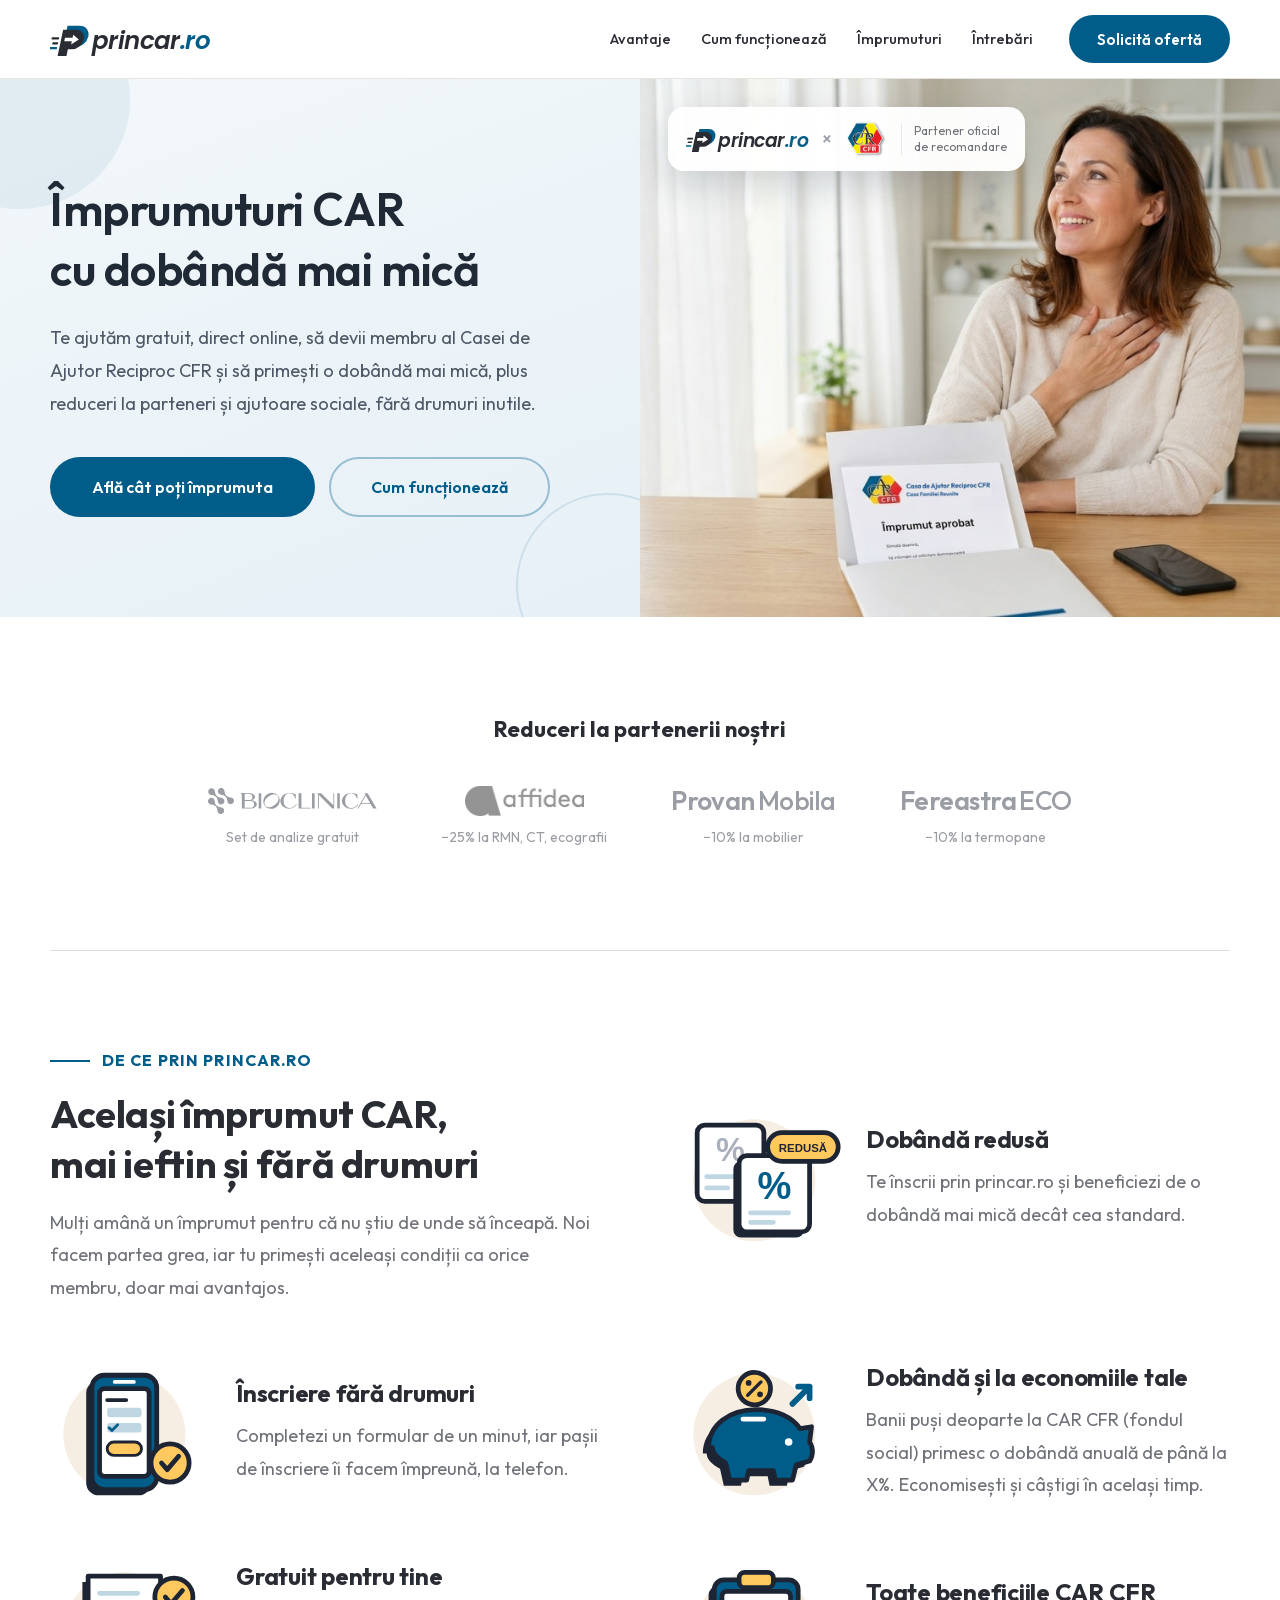
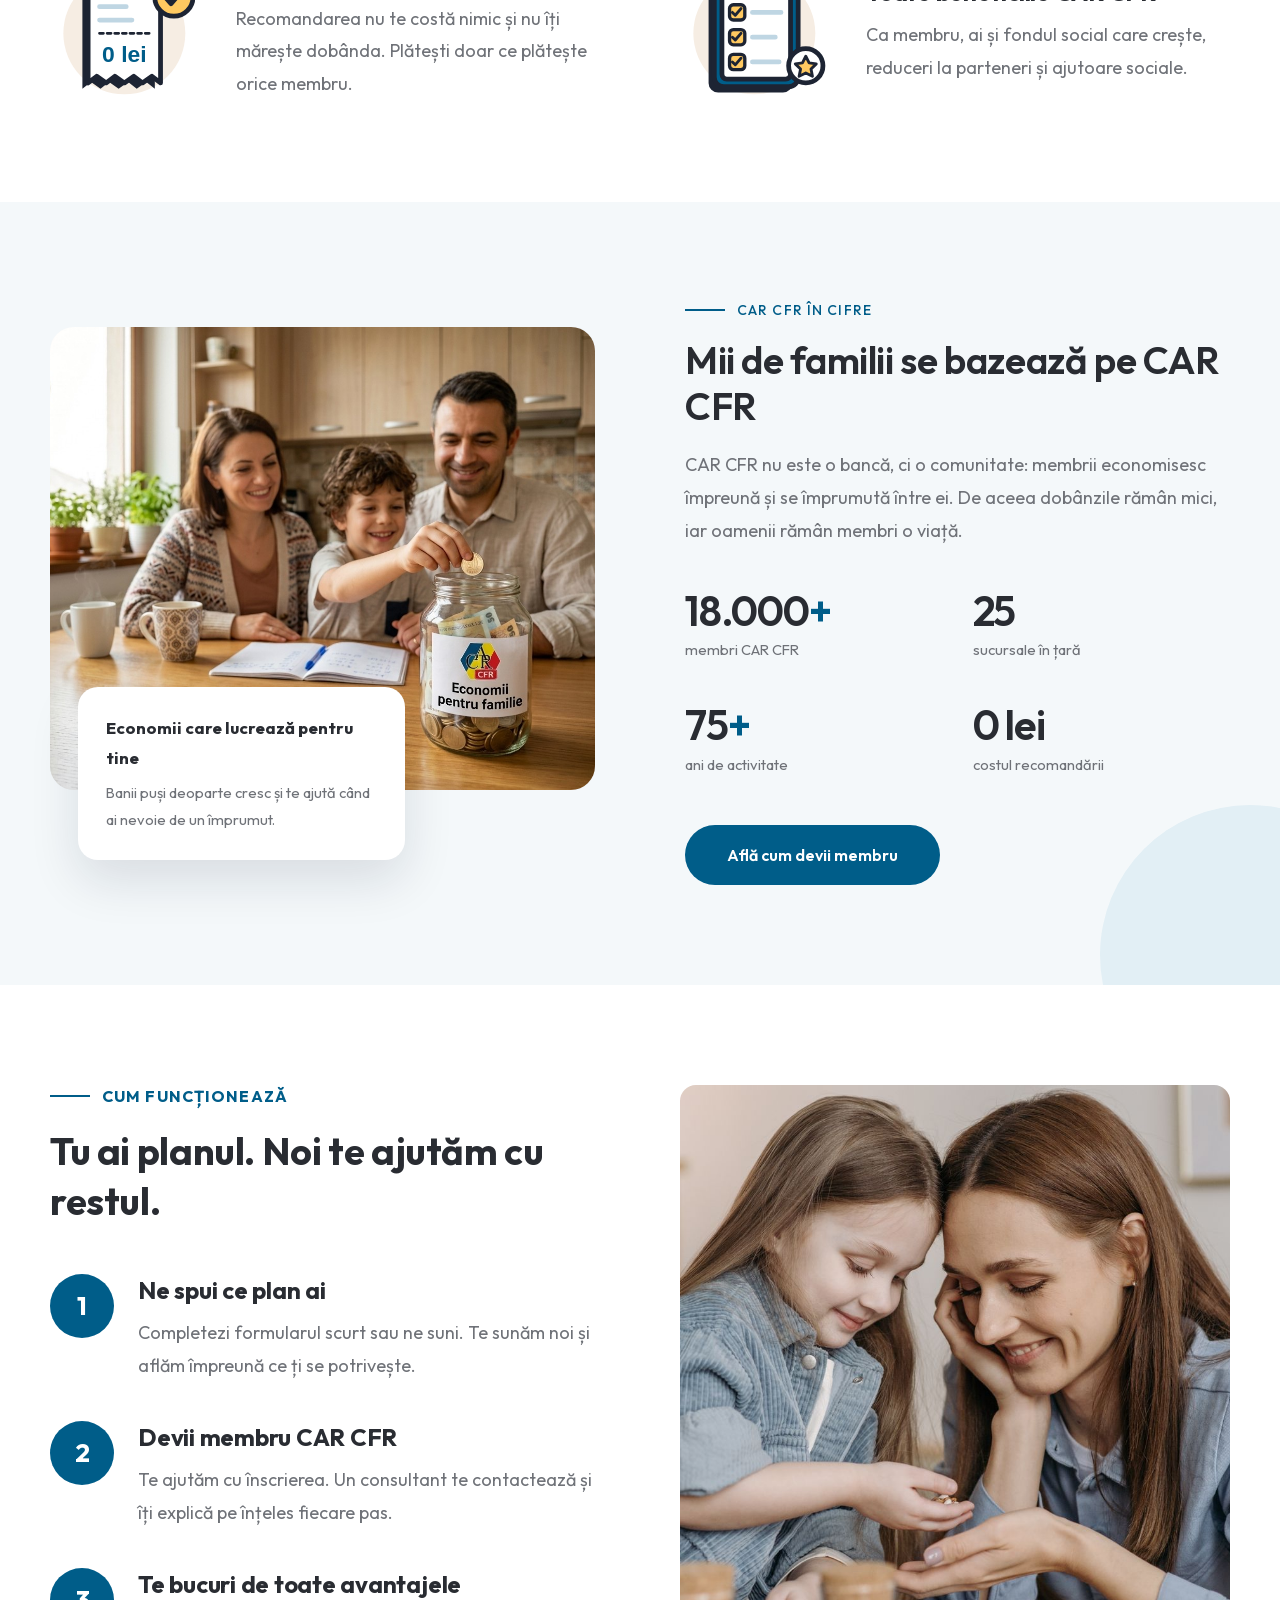
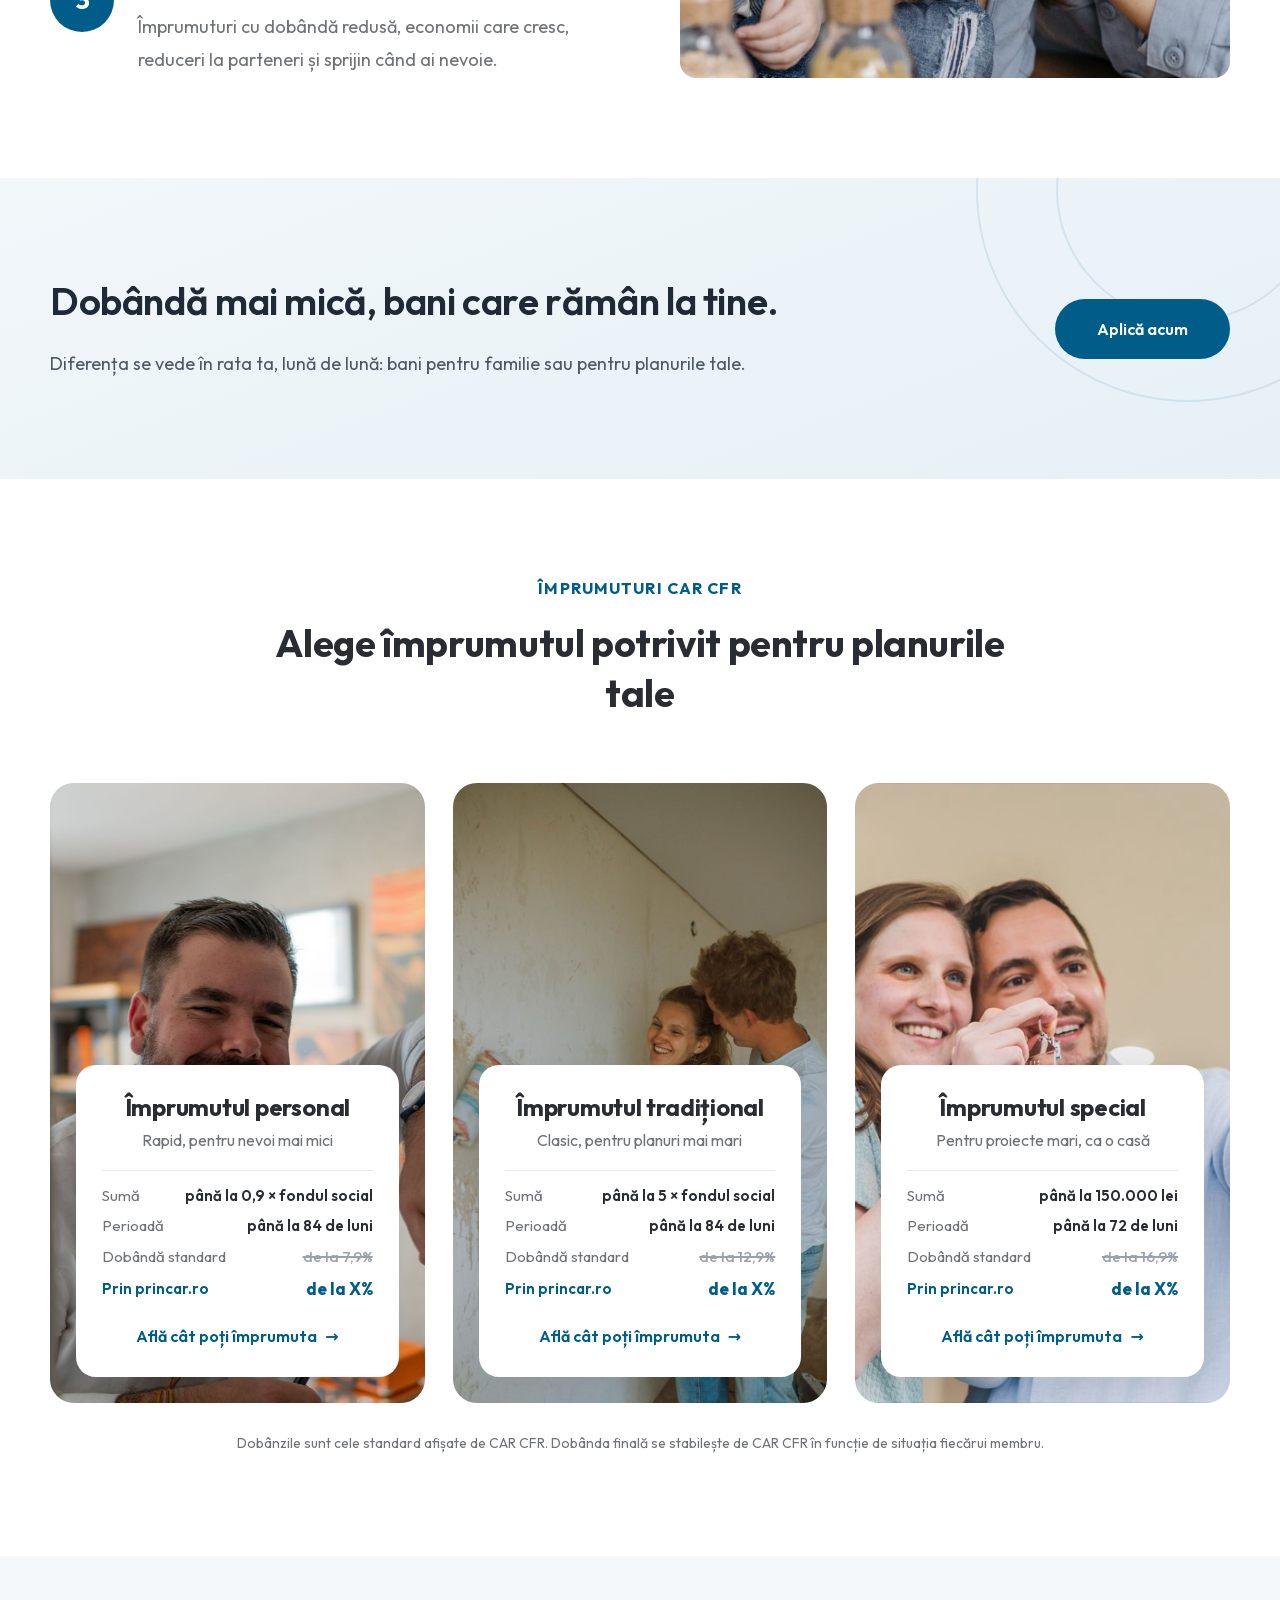
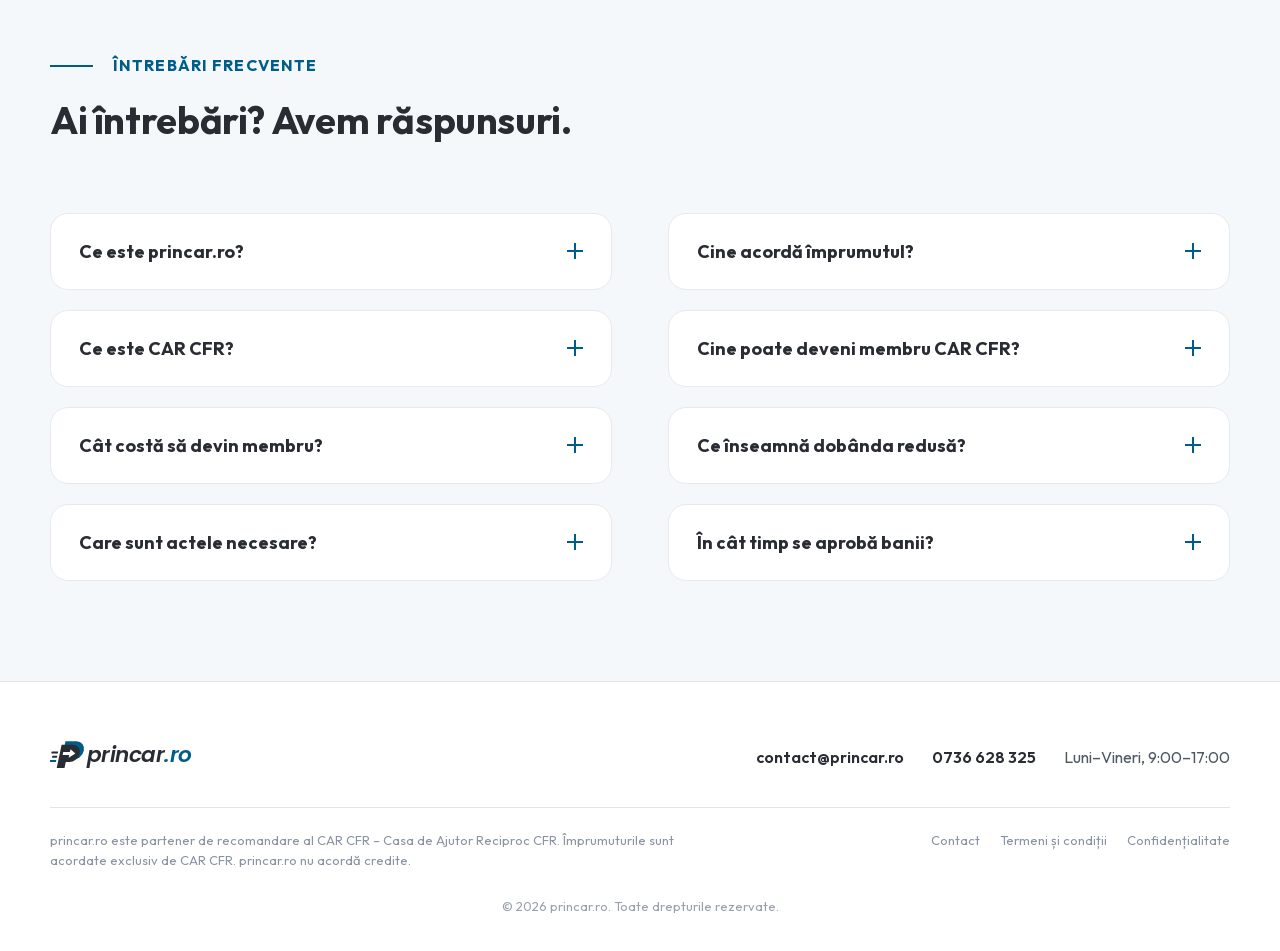
==== commit 294aeb03: "One page cu ferestre (termeni, confidentialitate, contact), admin Tabler cu cod din telefon, fonturi" ====
--- a/index.html
+++ b/index.html
@@ -3,15 +3,146 @@
 <head>
 <meta charset="utf-8">
 <meta name="viewport" content="width=device-width, initial-scale=1">
+<!-- La lansare: șterge rândul de mai jos ca Google să poată indexa site-ul -->
 <meta name="robots" content="noindex, nofollow">
-<title>PrinCAR · împrumut avantajos prin CAR CFR</title>
-<meta name="description" content="Împrumuturi CAR CFR cu dobândă redusă. Te ajutăm gratuit să devii membru.">
-<link rel="preconnect" href="https://fonts.googleapis.com">
-<link href="https://fonts.googleapis.com/css2?family=Outfit:wght@400;500;600;700&family=Inter:wght@400;500;600;700&family=Poppins:wght@500;600&display=swap" rel="stylesheet">
-<link rel="stylesheet" href="v2.css?v=56">
-<script src="app.js?v=72"></script>
+<title>Împrumuturi CAR CFR cu dobândă mai mică | princar.ro</title>
+<meta name="description" content="Devino membru CAR CFR prin princar.ro și ai acces la împrumuturi cu dobândă mai mică, reduceri la parteneri și ajutoare sociale. Gratuit, fără drumuri.">
+<link rel="canonical" href="https://princar.ro/">
+<meta name="theme-color" content="#005D89">
+<link rel="icon" href="img/favicon.svg" type="image/svg+xml">
+<meta property="og:type" content="website">
+<meta property="og:locale" content="ro_RO">
+<meta property="og:site_name" content="princar.ro">
+<meta property="og:url" content="https://princar.ro/">
+<meta property="og:title" content="Împrumuturi CAR CFR cu dobândă mai mică">
+<meta property="og:description" content="Te ajutăm gratuit, direct online, să devii membru CAR CFR: dobândă mai mică, reduceri la parteneri și ajutoare sociale.">
+<meta property="og:image" content="https://princar.ro/img/og-princar.jpg">
+<meta property="og:image:width" content="1200">
+<meta property="og:image:height" content="630">
+<meta property="og:image:alt" content="Femeie zâmbitoare care citește scrisoarea de aprobare a împrumutului">
+<meta name="twitter:card" content="summary_large_image">
+<link rel="preload" href="fonts/outfit-latin.woff2" as="font" type="font/woff2" crossorigin>
+<link rel="preload" href="img/v2-hero.jpg?v=4" as="image" fetchpriority="high">
+<link rel="stylesheet" href="v2.css?v=58">
+<script src="app.js?v=74" defer></script>
+<script type="application/ld+json">
+{
+ "@context": "https://schema.org",
+ "@graph": [
+  {
+   "@type": "Organization",
+   "@id": "https://princar.ro/#org",
+   "name": "princar.ro",
+   "url": "https://princar.ro/",
+   "logo": "https://princar.ro/img/favicon.svg",
+   "email": "contact@princar.ro",
+   "telephone": "+40736628325",
+   "contactPoint": {
+    "@type": "ContactPoint",
+    "telephone": "+40736628325",
+    "email": "contact@princar.ro",
+    "contactType": "customer service",
+    "areaServed": "RO",
+    "availableLanguage": "ro",
+    "hoursAvailable": {
+     "@type": "OpeningHoursSpecification",
+     "dayOfWeek": [
+      "Monday",
+      "Tuesday",
+      "Wednesday",
+      "Thursday",
+      "Friday"
+     ],
+     "opens": "09:00",
+     "closes": "17:00"
+    }
+   }
+  },
+  {
+   "@type": "WebSite",
+   "@id": "https://princar.ro/#site",
+   "url": "https://princar.ro/",
+   "name": "princar.ro",
+   "inLanguage": "ro-RO",
+   "publisher": {
+    "@id": "https://princar.ro/#org"
+   }
+  },
+  {
+   "@type": "FAQPage",
+   "@id": "https://princar.ro/#intrebari",
+   "mainEntity": [
+    {
+     "@type": "Question",
+     "name": "Ce este princar.ro?",
+     "acceptedAnswer": {
+      "@type": "Answer",
+      "text": "Un serviciu gratuit care te ajută să devii membru CAR CFR, ca să ai acces la împrumuturi avantajoase și la alte beneficii."
+     }
+    },
+    {
+     "@type": "Question",
+     "name": "Cine acordă împrumutul?",
+     "acceptedAnswer": {
+      "@type": "Answer",
+      "text": "Împrumutul este acordat exclusiv de CAR CFR, conform statutului propriu. princar.ro nu acordă credite, doar te ajută."
+     }
+    },
+    {
+     "@type": "Question",
+     "name": "Ce este CAR CFR?",
+     "acceptedAnswer": {
+      "@type": "Answer",
+      "text": "Casa de Ajutor Reciproc CFR, o comunitate cu peste 75 de ani de activitate, în care membrii economisesc și se ajută."
+     }
+    },
+    {
+     "@type": "Question",
+     "name": "Cine poate deveni membru CAR CFR?",
+     "acceptedAnswer": {
+      "@type": "Answer",
+      "text": "Orice persoană care îndeplinește condițiile din statutul CAR CFR. Consultantul îți confirmă la telefon dacă te încadrezi."
+     }
+    },
+    {
+     "@type": "Question",
+     "name": "Cât costă să devin membru?",
+     "acceptedAnswer": {
+      "@type": "Answer",
+      "text": "Plătești o taxă de înscriere și un fond social lunar de minimum 30 de lei, plus contribuția la fondul de asistență socială."
+     }
+    },
+    {
+     "@type": "Question",
+     "name": "Ce înseamnă dobânda redusă?",
+     "acceptedAnswer": {
+      "@type": "Answer",
+      "text": "Prin princar.ro, dobânda la împrumut este mai mică decât cea standard. Valoarea exactă ți-o comunică un consultant."
+     }
+    },
+    {
+     "@type": "Question",
+     "name": "Care sunt actele necesare?",
+     "acceptedAnswer": {
+      "@type": "Answer",
+      "text": "De obicei, actul de identitate și o dovadă a veniturilor. Lista exactă o primești de la consultant, după împrumutul ales."
+     }
+    },
+    {
+     "@type": "Question",
+     "name": "În cât timp se aprobă banii?",
+     "acceptedAnswer": {
+      "@type": "Answer",
+      "text": "Durata depinde de tipul împrumutului și de vechimea ta ca membru. Îți spunem exact la telefon, înainte de orice pas."
+     }
+    }
+   ]
+  }
+ ]
+}
+</script>
 </head>
-<body>
+<body id="top">
 
 <header class="top">
   <div class="wrap">
@@ -29,12 +160,13 @@
       <a href="#imprumuturi">Împrumuturi</a>
       <a href="#intrebari">Întrebări</a>
     </nav>
-    <button type="button" class="btn btn-navy btn-sm" data-lead>Devino membru</button>
+    <button type="button" class="btn btn-navy btn-sm" data-lead>Solicită ofertă</button>
     <button class="menu-btn" aria-label="Meniu">☰</button>
   </div>
 </header>
 
 <!-- 1. Hero împărțit: text pe bleumarin + poză -->
+<main>
 <section class="hero2">
   <div class="hero2-text">
     <div>
@@ -64,7 +196,7 @@
     <h2>Reduceri la partenerii noștri</h2>
     <div class="row">
       <span><i class="pl"><svg class="pl-bio" xmlns="http://www.w3.org/2000/svg" xml:space="preserve" viewBox="0 0 1037.9 160" role="img" aria-label="Bioclinica"><path fill="currentColor" d="M289.4 82.9a49 49 0 0 0-26-6.9h3.1c6.3-1.8 11.7-4.7 16.3-8.5s6.9-8 6.9-12.4c0-6.5-3.8-12.1-11.4-16.7a49 49 0 0 0-26-6.9H200c.6.7 1.7 1.7 3.2 2.9s2.7 2.4 3.6 3.4 1.4 2 1.4 2.9v85.9h56.2a41 41 0 0 0 25-7.9q11.4-7.95 11.4-19.2v-.1c0-6.3-3.8-11.9-11.4-16.5m-63.6-47.5h22.8c16.2 0 24.4 6.7 24.4 20.1 0 7.7-1.8 12.8-5.2 15.2a28.9 28.9 0 0 1-16.1 3.6l-25.8.1zm32.9 86.5h-32.8V80.5h32.8c16.1 0 25.2 6 25.3 19.2-.1 15.1-9.2 22.2-25.3 22.2m69.1-90.3v95.2h-16V31.6zm70-1.4c13.9 1 25.1 6.7 33.5 17.1s11.7 22.3 9.9 35.8c-1.9 13.6-8.3 24.7-19.4 33.5s-23.5 12.7-37.3 11.6c-13.8-1-25-6.7-33.5-17.1-8.5-10.2-11.9-22.1-10-35.6s8.3-24.7 19.4-33.6a51.1 51.1 0 0 1 37.4-11.7m-18.9 88.2c10.4-1.1 21.1-6.1 32.2-14.9s18.3-18.3 21.6-28.5 2-19.2-4.1-26.9a23.4 23.4 0 0 0-15.3-8.6 40 40 0 0 0-19.5 2.5c-6.9 2.5-14.3 6.5-22.2 11.9-11.5 7.8-19 17.1-22.4 27.8s-1.9 19.9 4.4 27.4a28 28 0 0 0 25.3 9.3m86.5-38.8c0 13.1 3.4 23.6 10.1 31.6s15.2 12 25.4 12a45.5 45.5 0 0 0 27.8-9.8 84.5 84.5 0 0 0 16-15.4v7.3c-2.6 2.8-4.5 4.7-5.6 5.7q-19.35 17.55-38.4 17.4a57.4 57.4 0 0 1-39.3-14.3 44.9 44.9 0 0 1-12.3-51.2c2.4-5.7 5.7-11 10.1-15.9s10.2-9 17.5-12.1a61.6 61.6 0 0 1 24.3-4.7c7.1-.2 13.4.4 18.9 1.6 5.5 1.3 12.2 3.4 20.1 6.4l.7 30.7c-1.5-1.9-3.4-5.2-5.5-9.9s-4.5-9-7-13.1c-2.5-4-5.5-7-9-8.8-7.2-4-14-5.6-20.5-4.8a35 35 0 0 0-29.1 23.5 68 68 0 0 0-4.2 23.8m166.8 41.6v5.6h-74.9V31.6H575v89.6zm24-89.6v95.2h-16V31.6zm108.1 95.2-81.6-83.1v83h-5.4v-89l-6.5-6.1h25.6l75.1 75.1V31.6h5v95.2zm47-95.2v95.2h-16V31.6zm32.8 48c0 13.1 3.3 23.6 10.1 31.6s15.2 12 25.4 12a45.5 45.5 0 0 0 27.8-9.8 84.5 84.5 0 0 0 16-15.4v7.3c-2.6 2.8-4.5 4.7-5.6 5.7-12.9 11.7-25.7 17.5-38.3 17.4a57.4 57.4 0 0 1-39.3-14.3 44.9 44.9 0 0 1-12.3-51.2c2.3-5.7 5.7-10.9 10.1-15.9s10.2-9 17.5-12.1a61.6 61.6 0 0 1 24.3-4.7c7.1-.2 13.4.4 18.9 1.6 5.5 1.3 12.2 3.4 20.1 6.4l.7 30.7c-1.5-1.9-3.4-5.2-5.5-9.9s-4.5-9-7-13.1c-2.5-4-5.5-7-9-8.8-7.2-4-14-5.6-20.5-4.8a35 35 0 0 0-29.1 23.5 63.7 63.7 0 0 0-4.3 23.8m156.4 18.2h-58.6l-16.7 29H919l50.3-87.3-9-7.9h22.2l55.3 95.1h-21.1zm-56.1-4.6H998l-26.7-46.7zm-804.9-35h-.2a37.6 37.6 0 0 1-37.5-37.5v-.2A20.4 20.4 0 0 0 89.1 1.6 20.3 20.3 0 0 0 66.7 6a20.4 20.4 0 0 0-4.4 22.4 20 20 0 0 0 7.5 9.2c3.4 2.3 7.3 3.5 11.4 3.5h.2a37.6 37.6 0 0 1 37.5 37.5v.2a20.4 20.4 0 0 0 24.6 20 20.4 20.4 0 0 0 16.1-16.1c.8-4 .4-8.1-1.1-11.9a20 20 0 0 0-19-12.6m-59.1 1.6h-.2a37.6 37.6 0 0 1-37.5-37.5V22A20.4 20.4 0 0 0 18.1 2 20.4 20.4 0 0 0 3.2 30a20.6 20.6 0 0 0 18.9 12.7h.2a37.6 37.6 0 0 1 37.5 37.5v.2a20.4 20.4 0 0 0 24.6 20c4-.8 7.6-2.8 10.5-5.6s4.8-6.5 5.6-10.5.4-8.1-1.1-11.9a20 20 0 0 0-19-12.6h-.2m-1.4 59.1h-.2a37.6 37.6 0 0 1-37.5-37.5v-.2a20.4 20.4 0 0 0-24.6-20A20.2 20.2 0 0 0 1.6 89.1a20 20 0 0 0 7.5 9.2c3.4 2.3 7.3 3.5 11.4 3.5h.2a37.6 37.6 0 0 1 37.5 37.5v.2a20.4 20.4 0 0 0 24.6 20c4-.8 7.6-2.8 10.5-5.6s4.8-6.5 5.6-10.5.4-8.1-1.2-11.9a20 20 0 0 0-18.9-12.6h-.2"></path></svg></i><small>Set de analize gratuit</small></span>
-      <span><i class="pl"><img class="pl-aff" src="https://storage.googleapis.com/afffideaglobal/uploads/logoaffideadark-1770738940324-eba01.webp" alt="Affidea"></i><small>−25% la RMN, CT, ecografii</small></span>
+      <span><i class="pl"><img class="pl-aff" src="img/logo-affidea.webp" alt="Affidea"></i><small>−25% la RMN, CT, ecografii</small></span>
       <span><i class="pl pl-word">Provan<em>Mobila</em></i><small>−10% la mobilier</small></span>
       <span><i class="pl pl-word">Fereastra<em>ECO</em></i><small>−10% la termopane</small></span>
     </div>
@@ -198,10 +330,12 @@
   </div>
 </section>
 
+</main>
+
 <footer class="foot foot2">
   <div class="wrap">
     <div class="f2-top">
-      <a href="index.html" class="logo" aria-label="princar.ro, acasă"><svg class="brand" viewBox="10 14 820 172" role="img" aria-label="princar.ro"><g transform="translate(34 22) scale(1.12) skewX(-12)">
+      <a href="#top" class="logo" aria-label="princar.ro, acasă"><svg class="brand" viewBox="10 14 820 172" role="img" aria-label="princar.ro"><g transform="translate(34 22) scale(1.12) skewX(-12)">
     <rect x="0" y="62" width="34" height="10" rx="3" fill="#292C32"/>
     <rect x="8" y="84" width="26" height="10" rx="3" fill="#292C32"/>
     <rect x="-2" y="106" width="36" height="10" rx="3" fill="#005D89"/>
@@ -213,8 +347,9 @@
     </div>
     <div class="f2-bottom">
       <p>princar.ro este partener de recomandare al CAR CFR – Casa de Ajutor Reciproc CFR. Împrumuturile sunt acordate exclusiv de CAR CFR. princar.ro nu acordă credite.</p>
-      <div class="f2-links"><a href="termeni.html">Termeni și condiții</a><a href="confidentialitate.html">Confidențialitate</a><span>© 2026 princar.ro</span></div>
-    </div>
+      <nav class="f2-links" aria-label="Informații legale"><a href="#contact" data-modal="contact">Contact</a><a href="#termeni" data-modal="termeni">Termeni și condiții</a><a href="#confidentialitate" data-modal="confidentialitate">Confidențialitate</a></nav>
+    </div>
+    <p class="f2-copy">© 2026 princar.ro. Toate drepturile rezervate.</p>
   </div>
 </footer>
 
@@ -230,7 +365,7 @@
       <input id="l-tel" name="telefon" type="tel" required autocomplete="tel" pattern="^(\+4|0)7[0-9 ]{8,10}$" placeholder="0736 628 325">
       <label for="l-suma">Suma dorită <span class="opt">(opțional)</span> <b id="l-suma-out">15.000 lei</b></label>
       <input id="l-suma" name="suma" type="range" min="2000" max="50000" step="500" value="15000">
-      <label class="consent"><input type="checkbox" required> Sunt de acord cu prelucrarea datelor conform <a href="confidentialitate.html" target="_blank">Politicii de confidențialitate</a> și am înțeles că princar.ro este partener de recomandare al CAR CFR, iar împrumutul este acordat de CAR CFR.</label>
+      <label class="consent"><input type="checkbox" required> Sunt de acord cu prelucrarea datelor conform <a href="#confidentialitate" data-modal="confidentialitate">Politicii de confidențialitate</a> și am înțeles că princar.ro este partener de recomandare al CAR CFR, iar împrumutul este acordat de CAR CFR.</label>
       <input type="text" name="website" tabindex="-1" autocomplete="off" aria-hidden="true" style="position:absolute;left:-9999px;width:1px;height:1px;opacity:0">
       <p class="lead-err" role="alert"></p>
       <button type="submit" class="btn btn-dark">Vreau să fiu sunat</button>
@@ -244,5 +379,120 @@
   </form>
 </dialog>
 
+<dialog class="lead-modal" id="contact" aria-labelledby="contact-title">
+  <form class="lead-form contact-form" novalidate>
+    <button type="button" class="lead-x" data-close aria-label="Închide">×</button>
+    <div class="lead-body">
+      <h2 id="contact-title">Scrie-ne</h2>
+      <p class="muted">Ai o întrebare? Îți răspundem în cel mult o zi lucrătoare.</p>
+      <label for="c-nume">Nume</label>
+      <input id="c-nume" name="nume" required autocomplete="name" maxlength="80">
+      <label for="c-email">E-mail</label>
+      <input id="c-email" name="email" type="email" required autocomplete="email" maxlength="120">
+      <label for="c-mesaj">Mesaj</label>
+      <textarea id="c-mesaj" name="mesaj" required rows="4" maxlength="2000"></textarea>
+      <input type="text" name="website" tabindex="-1" autocomplete="off" aria-hidden="true" class="hp">
+      <label class="consent"><input type="checkbox" name="gdpr" required> Sunt de acord cu prelucrarea datelor conform <a href="#confidentialitate" data-modal="confidentialitate">Politicii de confidențialitate</a>.</label>
+      <p class="lead-err" role="alert"></p>
+      <button type="submit" class="btn btn-dark">Trimite mesajul</button>
+    </div>
+    <div class="lead-ok" hidden>
+      <span class="ok-ico" aria-hidden="true"><svg viewBox="0 0 24 24"><path d="M6.5 12.5l3.6 3.6L17.5 8.5" fill="none" stroke="#fff" stroke-width="2.8" stroke-linecap="round" stroke-linejoin="round"/></svg></span>
+      <h2>Mesaj trimis!</h2>
+      <p class="muted">Îți răspundem pe e-mail cât de curând.</p>
+      <button type="button" class="btn btn-white" data-close>Închide</button>
+    </div>
+  </form>
+</dialog>
+
+<dialog class="doc-modal" id="termeni" aria-labelledby="termeni-t">
+  <div class="doc-head"><h2 id="termeni-t">Termeni și condiții</h2><button type="button" class="doc-x" data-close aria-label="Închide">×</button></div>
+  <div class="doc-body">
+    <p class="draft-note">CIORNĂ – textul trebuie verificat de un jurist înainte de publicare.</p>
+    <p class="upd">Ultima actualizare: [data]</p>
+
+    <h3>1. Cine suntem</h3>
+    <p>Site-ul princar.ro este administrat de [Denumirea firmei] SRL, CUI [CUI], cu sediul în [adresa sediului] („princar.ro”, „noi”). Ne poți scrie la <a href="mailto:contact@princar.ro">contact@princar.ro</a> sau ne poți suna la 0736 628 325, de luni până vineri, între 9:00 și 17:00.</p>
+
+    <h3>2. Ce face princar.ro</h3>
+    <p>princar.ro este partener de recomandare al CAR CFR – Casa de Ajutor Reciproc CFR. Te ajutăm să afli informații despre CAR CFR și să parcurgi pașii de înscriere ca membru.</p>
+    <p><strong>princar.ro nu acordă credite și nu este instituție financiară.</strong> Împrumuturile sunt acordate exclusiv de CAR CFR, conform statutului și condițiilor proprii. Decizia de aprobare, valoarea împrumutului și dobânda finală aparțin CAR CFR.</p>
+
+    <h3>3. Serviciul este gratuit</h3>
+    <p>Pentru tine, serviciul princar.ro este gratuit. Nu plătești nimic pentru recomandare, iar recomandarea nu îți mărește dobânda sau costurile. princar.ro poate primi o remunerație de la CAR CFR pentru membrii recomandați.</p>
+
+    <h3>4. Informațiile de pe site</h3>
+    <p>Informațiile despre împrumuturi, dobânzi, perioade și beneficii sunt preluate din materialele publice ale CAR CFR și au caracter informativ. Ele nu reprezintă o ofertă fermă. Condițiile exacte îți sunt comunicate de CAR CFR, înainte de semnarea oricărui contract.</p>
+
+    <h3>5. Formularul de contact</h3>
+    <p>Când completezi formularul, ne autorizezi să te contactăm telefonic pentru a-ți oferi informații despre înscrierea în CAR CFR. Trimiterea formularului nu te obligă la nimic și nu reprezintă o cerere de credit. Detalii despre datele tale găsești în <a href="#confidentialitate" data-modal="confidentialitate">Politica de confidențialitate</a>.</p>
+
+    <h3>6. Obligațiile tale</h3>
+    <p>Te rugăm să ne furnizezi date reale și să folosești site-ul doar în scopuri legale. Nu ai voie să trimiți cereri în numele altei persoane fără acordul acesteia.</p>
+
+    <h3>7. Proprietate intelectuală</h3>
+    <p>Textele, grafica și elementele de identitate princar.ro aparțin princar.ro. Denumirea și sigla CAR CFR aparțin CAR CFR și sunt folosite cu acordul acesteia. Fotografiile provin din surse cu licență gratuită sau sunt create pentru acest site.</p>
+
+    <h3>8. Limitarea răspunderii</h3>
+    <p>Depunem toate eforturile ca informațiile să fie corecte și actuale, dar nu putem garanta că site-ul este lipsit de erori. princar.ro nu răspunde pentru deciziile CAR CFR privind aprobarea sau condițiile împrumuturilor.</p>
+
+    <h3>9. Reclamații și soluționarea litigiilor</h3>
+    <p>Pentru orice nemulțumire, scrie-ne la <a href="mailto:contact@princar.ro">contact@princar.ro</a> și îți răspundem în cel mult [30] de zile. Te poți adresa și Autorității Naționale pentru Protecția Consumatorilor (<a href="https://anpc.ro" target="_blank" rel="noopener">anpc.ro</a>) sau platformei europene de soluționare online a litigiilor (<a href="https://ec.europa.eu/consumers/odr" target="_blank" rel="noopener">ec.europa.eu/consumers/odr</a>).</p>
+
+    <h3>10. Modificări</h3>
+    <p>Putem actualiza acești termeni. Versiunea în vigoare este cea publicată pe această pagină, cu data ultimei actualizări de mai sus. Termenii se supun legii române.</p>
+  </div>
+</dialog>
+
+<dialog class="doc-modal" id="confidentialitate" aria-labelledby="confidentialitate-t">
+  <div class="doc-head"><h2 id="confidentialitate-t">Politica de confidențialitate</h2><button type="button" class="doc-x" data-close aria-label="Închide">×</button></div>
+  <div class="doc-body">
+    <p class="draft-note">CIORNĂ – textul trebuie verificat de un jurist înainte de publicare.</p>
+    <p class="upd">Ultima actualizare: [data]</p>
+
+    <h3>1. Cine răspunde de datele tale</h3>
+    <p>Operatorul datelor este [Denumirea firmei] SRL, CUI [CUI], cu sediul în [adresa sediului]. Pentru orice întrebare despre datele tale, ne poți scrie la <a href="mailto:contact@princar.ro">contact@princar.ro</a>.</p>
+
+    <h3>2. Ce date colectăm</h3>
+    <ul>
+      <li><strong>Din formular:</strong> numele și prenumele, numărul de telefon și, opțional, suma dorită.</li>
+      <li><strong>Automat, la trimiterea formularului:</strong> data și ora, adresa IP și pagina de pe care ai trimis cererea, pentru securitate și protecție împotriva abuzurilor.</li>
+      <li><strong>Din discuția telefonică:</strong> informațiile pe care alegi să ni le comunici despre nevoia ta de împrumut.</li>
+    </ul>
+
+    <h3>3. De ce le folosim și pe ce bază legală</h3>
+    <ul>
+      <li><strong>Ca să te contactăm</strong> și să îți explicăm cum devii membru CAR CFR – pe baza consimțământului tău, dat în formular (art. 6 alin. 1 lit. a din GDPR).</li>
+      <li><strong>Ca să îți transmitem cererea către CAR CFR</strong>, doar după ce ne confirmi că vrei să mergi mai departe – tot pe baza consimțământului tău.</li>
+      <li><strong>Pentru securitatea site-ului</strong> și prevenirea cererilor false – pe baza interesului nostru legitim (art. 6 alin. 1 lit. f).</li>
+      <li><strong>Pentru obligații legale</strong>, de exemplu contabile, când este cazul (art. 6 alin. 1 lit. c).</li>
+    </ul>
+
+    <h3>4. Cui transmitem datele</h3>
+    <ul>
+      <li><strong>CAR CFR – Casa de Ajutor Reciproc CFR</strong>, pentru înscrierea ta ca membru și analiza împrumutului, doar cu acordul tău.</li>
+      <li><strong>Furnizorul de găzduire a site-ului</strong> ([numele furnizorului]), care stochează datele în numele nostru.</li>
+      <li><strong>Autorităților</strong>, doar dacă legea ne obligă.</li>
+    </ul>
+    <p>Nu vindem și nu închiriem datele tale. Nu le folosim pentru reclame și nu le transmitem în afara Uniunii Europene.</p>
+
+    <h3>5. Cât timp le păstrăm</h3>
+    <p>Păstrăm datele din formular cel mult [12 luni] de la ultimul contact cu tine, apoi le ștergem. Dacă îți retragi consimțământul, le ștergem mai devreme, cu excepția datelor pe care legea ne obligă să le păstrăm.</p>
+
+    <h3>6. Drepturile tale</h3>
+    <p>Ai dreptul să ceri acces la datele tale, rectificarea sau ștergerea lor, restricționarea prelucrării, portabilitatea datelor și să te opui prelucrării. Îți poți retrage oricând consimțământul, fără să fie afectată prelucrarea făcută înainte. Pentru oricare dintre aceste drepturi, scrie-ne la <a href="mailto:contact@princar.ro">contact@princar.ro</a>. Îți răspundem în cel mult o lună.</p>
+    <p>Dacă consideri că datele tale nu sunt prelucrate corect, poți depune o plângere la Autoritatea Națională de Supraveghere a Prelucrării Datelor cu Caracter Personal (<a href="https://www.dataprotection.ro" target="_blank" rel="noopener">dataprotection.ro</a>).</p>
+
+    <h3>7. Cookie-uri și servicii externe</h3>
+    <p>Site-ul nu folosește cookie-uri de analiză sau de publicitate și nu încarcă servicii externe: fonturile și imaginile sunt găzduite pe propriul server. Panoul de administrare folosește un singur cookie strict necesar, doar pentru autentificarea administratorilor. [Dacă adăugăm Google Analytics sau alte instrumente, actualizăm această secțiune și cerem acordul tău printr-un banner de cookie-uri.]</p>
+
+    <h3>8. Securitatea datelor</h3>
+    <p>Datele sunt transmise criptat (HTTPS) și stocate pe servere protejate. Accesul la ele îl au doar persoanele autorizate, cu parolă și cod de verificare pe telefon.</p>
+
+    <h3>9. Modificări</h3>
+    <p>Putem actualiza această politică. Versiunea în vigoare este cea publicată pe această pagină, cu data ultimei actualizări de mai sus.</p>
+  </div>
+</dialog>
+
 </body>
 </html>
--- a/v2.css
+++ b/v2.css
@@ -1,3 +1,7 @@
+/* Fonturi găzduite pe site (fără cereri către Google). Outfit: licență OFL; Poppins: licență OFL. */
+@font-face { font-family: "Outfit"; font-style: normal; font-weight: 400 700; font-display: swap; src: url(fonts/outfit-latin-ext.woff2) format("woff2"); unicode-range: U+0100-02BA, U+02BD-02C5, U+02C7-02CC, U+02CE-02D7, U+02DD-02FF, U+0304, U+0308, U+0329, U+1D00-1DBF, U+1E00-1E9F, U+1EF2-1EFF, U+2020, U+20A0-20AB, U+20AD-20C4, U+2113, U+2C60-2C7F, U+A720-A7FF; }
+@font-face { font-family: "Outfit"; font-style: normal; font-weight: 400 700; font-display: swap; src: url(fonts/outfit-latin.woff2) format("woff2"); unicode-range: U+0000-00FF, U+0131, U+0152-0153, U+02BB-02BC, U+02C6, U+02DA, U+02DC, U+0304, U+0308, U+0329, U+2000-206F, U+20AC, U+2122, U+2191, U+2193, U+2212, U+2215, U+FEFF, U+FFFD; }
+@font-face { font-family: "Poppins"; font-style: italic; font-weight: 600; font-display: swap; src: url(fonts/poppins-600-italic-latin.woff2) format("woff2"); unicode-range: U+0000-00FF, U+0131, U+0152-0153, U+02BB-02BC, U+02C6, U+02DA, U+02DC, U+0304, U+0308, U+0329, U+2000-206F, U+20AC, U+2122, U+2191, U+2193, U+2212, U+2215, U+FEFF, U+FFFD; }
 /* princar.ro – varianta 2 (hero împărțit, secțiuni aerisite) */
 :root {
   --navy: #0E1A2E; --navy-2: #16253F; --orange: #FF6A13; --orange-2: #FF9A4D;
@@ -644,3 +648,24 @@
   .f2-top { flex-direction: column; align-items: flex-start; }
   .f2-contact { flex-direction: column; align-items: flex-start; gap: 6px; }
 }
+
+/* Ferestre pentru documente (Termeni, Confidențialitate) */
+.doc-modal { border: 0; border-radius: 20px; padding: 0; width: min(760px, calc(100% - 32px)); max-height: min(86vh, 900px); box-shadow: 0 30px 80px rgba(14,26,46,.3); overflow: hidden; }
+.doc-modal[open] { display: flex; flex-direction: column; }
+.doc-modal::backdrop { background: rgba(14,26,46,.55); }
+.doc-head { display: flex; align-items: center; justify-content: space-between; gap: 16px; padding: 20px 28px; border-bottom: 1px solid var(--line); }
+.doc-head h2 { font-size: 22px; }
+.doc-x { width: 36px; height: 36px; border-radius: 50%; border: 0; background: var(--sand); font-size: 1.3rem; cursor: pointer; flex: none; }
+.doc-body { overflow-y: auto; padding: 24px 28px 32px; }
+.doc-body h3 { font-size: 18px; margin: 26px 0 8px; }
+.doc-body p, .doc-body li { font-size: 15px; line-height: 1.75; color: #4E5866; }
+.doc-body p + p { margin-top: 10px; }
+.doc-body ul { padding-left: 20px; display: grid; gap: 6px; margin: 8px 0; }
+.doc-body a { color: var(--navy); text-decoration: underline; }
+.doc-body .upd { color: #8A93A3; font-size: 13px; }
+.lead-form textarea { width: 100%; border: 1px solid var(--line); border-radius: 14px; padding: 12px 16px; font: 1rem var(--font); resize: vertical; }
+.lead-form textarea:focus { outline: 2px solid var(--navy); outline-offset: 1px; }
+.hp { position: absolute; left: -9999px; width: 1px; height: 1px; opacity: 0; }
+.lead-form .consent a { color: var(--navy); text-decoration: underline; }
+.f2-copy { text-align: center; font-size: 13px; color: #9AA1AC; margin-top: 24px; }
+@media (max-width: 767px) { .doc-head { padding: 16px 18px; } .doc-body { padding: 18px 18px 24px; } .doc-modal { max-height: 90vh; } }
